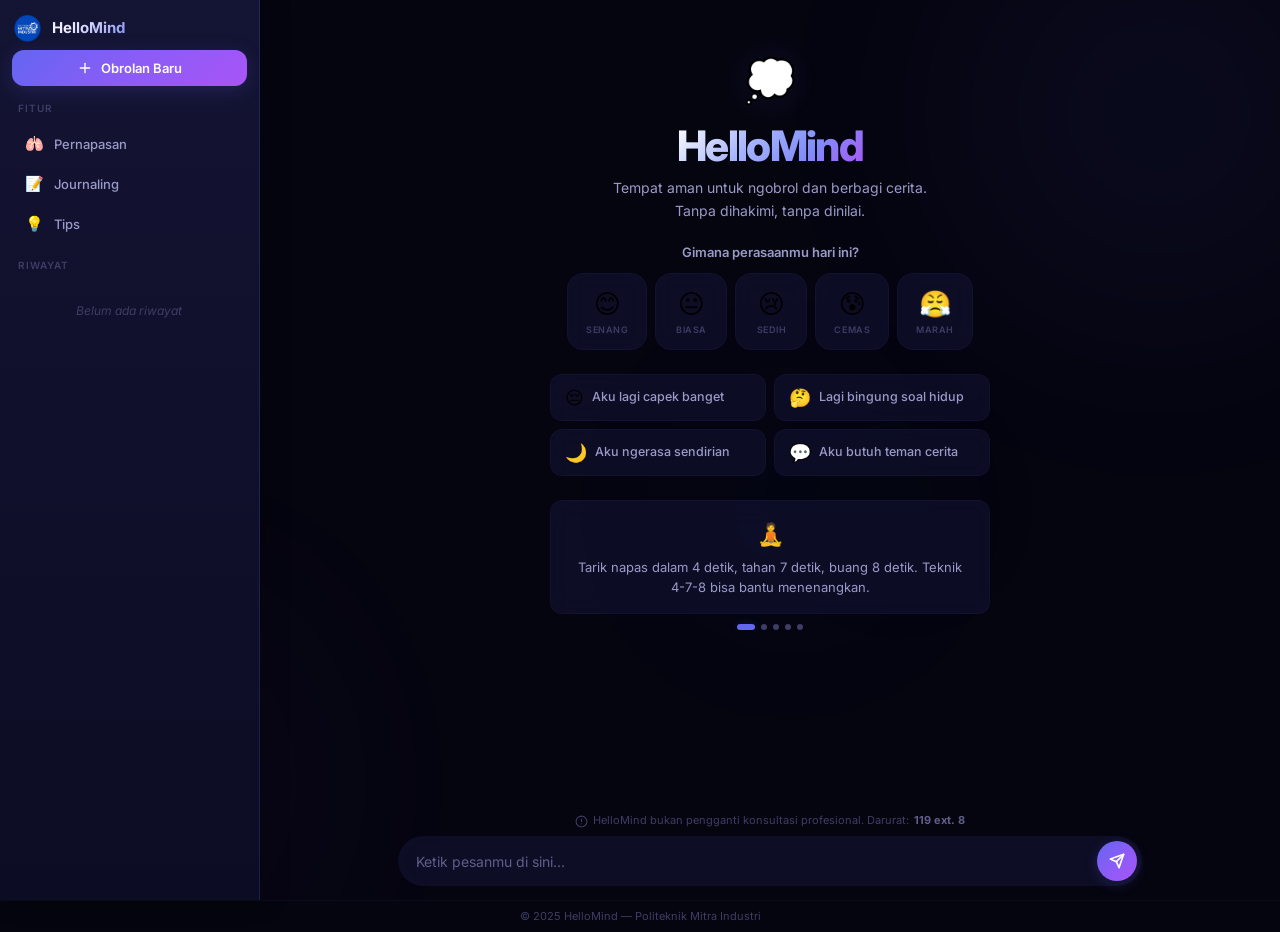
==== static/index.html @ 27e88cda "Initial commit" ====
<!DOCTYPE html>
<html lang="id">

<head>
  <meta charset="UTF-8" />
  <meta name="viewport" content="width=device-width, initial-scale=1, viewport-fit=cover" />
  <title>HelloMind — Teman Ngobrol yang Hadir</title>
  <meta name="description"
    content="HelloMind adalah ruang aman untuk berbagi cerita dan perasaan. Ngobrol santai, tanpa dihakimi." />
  <meta name="theme-color" content="#0a0a1a" />
  <meta name="apple-mobile-web-app-capable" content="yes" />
  <meta name="apple-mobile-web-app-status-bar-style" content="black-translucent" />

  <link rel="icon" href="/static/favicon.ico" />
  <link rel="preconnect" href="https://fonts.googleapis.com" />
  <link rel="preconnect" href="https://fonts.gstatic.com" crossorigin />
  <link href="https://fonts.googleapis.com/css2?family=Inter:wght@300;400;500;600;700;800&display=swap"
    rel="stylesheet" />

  <link rel="stylesheet" href="/static/main.css" />
  <style>
    /* CRITICAL LAYOUT — inline to bypass browser cache */

    /* Sidebar: positioning + visuals (width/transform controlled by JS toggle) */
    .sidebar {
      position: fixed !important;
      top: 0 !important;
      left: 0 !important;
      bottom: 0 !important;
      z-index: 200 !important;
      display: flex !important;
      flex-direction: column !important;
      background: linear-gradient(180deg, rgba(20, 20, 52, 0.99) 0%, rgba(12, 12, 36, 0.99) 100%) !important;
      border-right: 1px solid rgba(99, 102, 241, 0.2) !important;
      box-shadow: 4px 0 24px rgba(0, 0, 0, 0.3) !important;
      padding: 14px 12px !important;
      gap: 4px !important;
      overflow-x: hidden !important;
      overflow-y: auto !important;
    }

    /* Force all sidebar content visible even if collapsed class present */
    /* Nice rename/delete button styling */
    .history-action {
      background: transparent !important;
      border: none !important;
      cursor: pointer !important;
      padding: 6px 8px !important;
      border-radius: 6px !important;
      font-size: 14px !important;
      transition: all 0.2s ease !important;
      opacity: 0.6 !important;
      position: relative !important;
      z-index: 10 !important;
      pointer-events: auto !important;
      min-width: 28px !important;
      min-height: 28px !important;
    }

    .history-action:hover {
      opacity: 1 !important;
      background: rgba(99, 102, 241, 0.12) !important;
      transform: scale(1.15) !important;
    }

    .history-action.delete:hover {
      background: rgba(248, 113, 113, 0.15) !important;
    }

    /* Kill hero animations */
    #hero h1 {
      animation: none !important;
    }

    .hero-icon {
      animation: none !important;
    }

    .hero-icon-glow {
      animation: none !important;
      opacity: 0.35 !important;
    }

    /* Input: no visible box */
    .input-wrapper {
      border: none !important;
      background: rgba(18, 18, 48, 0.7) !important;
    }

    .input-wrapper:focus-within {
      box-shadow: none !important;
      border: none !important;
      outline: none !important;
    }

    input,
    input:focus {
      outline: none !important;
      box-shadow: none !important;
      border: none !important;
    }

    /* Desktop polish */
    @media (min-width: 769px) {
      .app {
        max-width: 800px;
        margin: 0 auto;
      }

      .hero-content {
        padding-top: 48px !important;
      }

      .mood-btn {
        padding: 14px 18px !important;
        min-width: 72px !important;
      }
    }

    /* Mobile: sidebar completely hidden */
    @media (max-width: 768px) {
      .sidebar {
        display: none !important;
      }

      .layout {
        margin-left: 0 !important;
      }
    }
  </style>
</head>

<body>

  <!-- Ambient background -->
  <div class="ambient-bg">
    <div class="orb orb-1"></div>
    <div class="orb orb-2"></div>
    <div class="orb orb-3"></div>
    <div class="orb orb-4"></div>
  </div>

  <!-- Mobile sidebar overlay -->
  <div class="sidebar-overlay" id="sidebarOverlay"></div>

  <!-- Sidebar (fixed, outside layout) -->
  <aside class="sidebar" id="sidebar"
    style="position:fixed;top:0;left:0;bottom:0;width:260px;z-index:200;display:flex;flex-direction:column;background:linear-gradient(180deg,rgba(20,20,52,0.99),rgba(12,12,36,0.99));border-right:1px solid rgba(99,102,241,0.2);box-shadow:4px 0 24px rgba(0,0,0,0.3);padding:14px 12px;gap:4px;overflow-x:hidden">
    <div class="sidebar-header">
      <div class="sidebar-brand">
        <img src="/static/logo1.png" alt="HelloMind" />
        <span class="brand-text">HelloMind</span>
      </div>
    </div>

    <button id="newChatBtn">
      <svg width="16" height="16" viewBox="0 0 24 24" fill="none" stroke="currentColor" stroke-width="2"
        stroke-linecap="round">
        <line x1="12" y1="5" x2="12" y2="19" />
        <line x1="5" y1="12" x2="19" y2="12" />
      </svg>
      <span>Obrolan Baru</span>
    </button>

    <div class="sidebar-section-label">Fitur</div>
    <div class="sidebar-features">
      <button class="feature-btn" id="breathingBtn"><span class="feature-icon">🫁</span><span
          class="feature-label">Pernapasan</span></button>
      <button class="feature-btn" id="journalBtn"><span class="feature-icon">📝</span><span
          class="feature-label">Journaling</span></button>
      <button class="feature-btn" id="tipsBtn"><span class="feature-icon">💡</span><span
          class="feature-label">Tips</span></button>
    </div>

    <div class="sidebar-section-label">Riwayat</div>
    <div id="history"></div>
  </aside>

  <!-- Inline sidebar controller — runs immediately, no cache dependency -->
  <script>
    (function () {
      var sb = document.getElementById('sidebar');
      function isMob() { return window.innerWidth <= 768; }

      // Elements to hide text on
      var textEls = '.brand-text, #newChatBtn span, .sidebar-section-label, .feature-label, #history, .history-item';

      function showSB() {
        sb.style.display = 'flex';
        sb.style.width = '260px';
        sb.style.overflowX = 'hidden';
        sb.style.overflowY = 'auto';
        sb.style.transform = 'none';
        sb.style.transition = 'width 0.25s ease';
        sb.style.padding = '14px 12px';
        sb.style.alignItems = '';
        var l = document.querySelector('.layout');
        if (l) { l.style.marginLeft = '260px'; l.style.transition = 'margin-left 0.25s ease'; }
        // Show all text
        var els = sb.querySelectorAll(textEls);
        for (var i = 0; i < els.length; i++) { els[i].style.display = ''; els[i].style.opacity = '1'; }
        // Show newChatBtn
        var ncb = document.getElementById('newChatBtn');
        if (ncb) { ncb.style.display = ''; }
        // Reset feature buttons
        var features = sb.querySelector('.sidebar-features');
        if (features) { features.style.flexDirection = ''; features.style.alignItems = ''; features.style.gap = ''; }
        var fbtns = sb.querySelectorAll('.feature-btn');
        for (var i = 0; i < fbtns.length; i++) { fbtns[i].style.justifyContent = ''; fbtns[i].style.padding = ''; fbtns[i].style.width = ''; }
        // Reset brand
        var brandD = sb.querySelector('.sidebar-brand');
        if (brandD) { brandD.style.justifyContent = ''; }
        var brandI = sb.querySelector('.sidebar-brand img');
        if (brandI) { brandI.style.margin = ''; }
        isOpen = true;
      }

      function hideSB() {
        sb.style.width = '56px';
        sb.style.overflowX = 'hidden';
        sb.style.overflowY = 'hidden';
        sb.style.transform = 'none';
        sb.style.transition = 'width 0.25s ease';
        sb.style.padding = '12px 0';
        sb.style.alignItems = 'center';
        var l = document.querySelector('.layout');
        if (l) { l.style.marginLeft = '56px'; l.style.transition = 'margin-left 0.25s ease'; }
        // Hide text + history
        var els = sb.querySelectorAll(textEls);
        for (var i = 0; i < els.length; i++) { els[i].style.display = 'none'; }
        // Hide newChatBtn
        var ncb = document.getElementById('newChatBtn');
        if (ncb) ncb.style.display = 'none';
        // Center feature icons vertically
        var features = sb.querySelector('.sidebar-features');
        if (features) { features.style.flexDirection = 'column'; features.style.alignItems = 'center'; features.style.gap = '8px'; }
        var fbtns = sb.querySelectorAll('.feature-btn');
        for (var i = 0; i < fbtns.length; i++) { fbtns[i].style.justifyContent = 'center'; fbtns[i].style.padding = '10px'; fbtns[i].style.width = '44px'; }
        // Center brand image
        var brandD = sb.querySelector('.sidebar-brand');
        if (brandD) { brandD.style.justifyContent = 'center'; }
        var brandI = sb.querySelector('.sidebar-brand img');
        if (brandI) { brandI.style.margin = '0 auto'; }
        isOpen = false;
      }

      var isOpen = true;

      function fixSB() {
        if (isMob()) {
          sb.style.display = 'none';
          var l = document.querySelector('.layout');
          if (l) l.style.marginLeft = '0';
        } else {
          if (isOpen) showSB(); else hideSB();
        }
      }

      // Logo click toggles sidebar
      var brand = sb.querySelector('.sidebar-brand');
      if (brand) {
        brand.style.cursor = 'pointer';
        brand.addEventListener('click', function () {
          if (!isMob()) {
            if (isOpen) hideSB(); else showSB();
          }
        });
      }

      // Feature icons click opens sidebar when collapsed
      var featureBtns = sb.querySelectorAll('.feature-btn');
      for (var i = 0; i < featureBtns.length; i++) {
        featureBtns[i].addEventListener('click', function () {
          if (!isOpen && !isMob()) showSB();
        });
      }

      sb.classList.remove('collapsed');
      document.body.classList.remove('sidebar-collapsed');
      window.addEventListener('resize', fixSB);
      fixSB();
    })();
  </script>

  <!-- Main Layout -->
  <div class="layout" style="margin-left:260px">
    <main class="app">



      <!-- Hero Section -->
      <div id="hero">
        <div class="hero-content">
          <div class="hero-icon-wrap">
            <div class="hero-icon-glow"></div>
            <div class="hero-icon">💭</div>
          </div>
          <h1>HelloMind</h1>
          <p class="hero-subtitle">Tempat aman untuk ngobrol dan berbagi cerita.<br />Tanpa dihakimi, tanpa dinilai.</p>

          <!-- Mood Check-in -->
          <div class="mood-checkin" id="moodCheckin">
            <p class="mood-label">Gimana perasaanmu hari ini?</p>
            <div class="mood-options">
              <button class="mood-btn" data-mood="senang"><span class="mood-emoji">😊</span><span
                  class="mood-name">Senang</span></button>
              <button class="mood-btn" data-mood="biasa"><span class="mood-emoji">😐</span><span
                  class="mood-name">Biasa</span></button>
              <button class="mood-btn" data-mood="sedih"><span class="mood-emoji">😢</span><span
                  class="mood-name">Sedih</span></button>
              <button class="mood-btn" data-mood="cemas"><span class="mood-emoji">😰</span><span
                  class="mood-name">Cemas</span></button>
              <button class="mood-btn" data-mood="marah"><span class="mood-emoji">😤</span><span
                  class="mood-name">Marah</span></button>
            </div>
          </div>

          <!-- Prompt Cards -->
          <div class="examples">
            <button class="prompt-card" onclick="sendQuick('aku lagi capek banget akhir-akhir ini')">
              <span class="prompt-icon">😔</span><span class="prompt-text">Aku lagi capek banget</span>
            </button>
            <button class="prompt-card" onclick="sendQuick('lagi bingung soal hidup')">
              <span class="prompt-icon">🤔</span><span class="prompt-text">Lagi bingung soal hidup</span>
            </button>
            <button class="prompt-card" onclick="sendQuick('aku ngerasa sendirian')">
              <span class="prompt-icon">🌙</span><span class="prompt-text">Aku ngerasa sendirian</span>
            </button>
            <button class="prompt-card" onclick="sendQuick('aku butuh teman cerita')">
              <span class="prompt-icon">💬</span><span class="prompt-text">Aku butuh teman cerita</span>
            </button>
          </div>

          <!-- Wellness Carousel -->
          <div class="wellness-carousel" id="wellnessCarousel">
            <div class="wellness-track" id="wellnessTrack">
              <div class="wellness-card"><span class="wellness-icon">🧘</span>
                <p>Tarik napas dalam 4 detik, tahan 7 detik, buang 8 detik. Teknik 4-7-8 bisa bantu menenangkan.</p>
              </div>
              <div class="wellness-card"><span class="wellness-icon">🌿</span>
                <p>Jalan kaki 15 menit di luar bisa ningkatin mood dan ngurangin stres secara signifikan.</p>
              </div>
              <div class="wellness-card"><span class="wellness-icon">📱</span>
                <p>Coba social media detox 1 jam sebelum tidur. Kualitas tidurmu bisa jauh lebih baik.</p>
              </div>
              <div class="wellness-card"><span class="wellness-icon">💧</span>
                <p>Minum air putih yang cukup. Dehidrasi ringan aja bisa bikin mood drop.</p>
              </div>
              <div class="wellness-card"><span class="wellness-icon">🎵</span>
                <p>Dengerin musik yang kamu suka selama 10 menit bisa nurunin level kortisol (hormon stres).</p>
              </div>
            </div>
            <div class="wellness-dots" id="wellnessDots"></div>
          </div>
        </div>
      </div>

      <!-- Chat Area -->
      <div id="chat" aria-live="polite"></div>

      <!-- Input Area -->
      <div class="input-area">
        <div class="disclaimer">
          <svg width="13" height="13" viewBox="0 0 24 24" fill="none" stroke="currentColor" stroke-width="2"
            stroke-linecap="round">
            <circle cx="12" cy="12" r="10" />
            <line x1="12" y1="8" x2="12" y2="12" />
            <line x1="12" y1="16" x2="12.01" y2="16" />
          </svg>
          HelloMind bukan pengganti konsultasi profesional. Darurat: <strong>119 ext. 8</strong>
        </div>
        <div class="input-wrapper">
          <input id="input" placeholder="Ketik pesanmu di sini..." autocomplete="off" />
          <button id="sendBtn" aria-label="Kirim pesan">
            <svg width="16" height="16" viewBox="0 0 24 24" fill="none" stroke="currentColor" stroke-width="2.5"
              stroke-linecap="round" stroke-linejoin="round">
              <line x1="22" y1="2" x2="11" y2="13"></line>
              <polygon points="22 2 15 22 11 13 2 9 22 2"></polygon>
            </svg>
          </button>
        </div>
      </div>
    </main>
  </div>

  <!-- Breathing Modal -->
  <div class="modal-overlay" id="breathingModal">
    <div class="modal-content">
      <button class="modal-close" id="closeBreathingModal">&times;</button>
      <h2>🫁 Latihan Pernapasan 4-7-8</h2>
      <p class="modal-desc">Teknik ini membantu menenangkan pikiran dan tubuh. Ikuti lingkaran di bawah.</p>
      <div class="breathing-circle-wrap">
        <div class="breathing-circle" id="breathingCircle">
          <span class="breathing-text" id="breathingText">Mulai</span>
          <span class="breathing-timer" id="breathingTimer"></span>
        </div>
      </div>
      <div class="breathing-controls">
        <button class="btn-primary" id="startBreathingBtn">Mulai Latihan</button>
        <p class="breathing-cycles" id="breathingCycles"></p>
      </div>
    </div>
  </div>

  <!-- Journal Modal -->
  <div class="modal-overlay" id="journalModal">
    <div class="modal-content">
      <button class="modal-close" id="closeJournalModal">&times;</button>
      <h2>📝 Journaling Prompt</h2>
      <p class="modal-desc">Tulis apa yang ada di pikiranmu. Tidak ada jawaban yang salah.</p>
      <div class="journal-prompt-card" id="journalPromptCard">
        <p id="journalPromptText">Loading...</p>
      </div>
      <div class="journal-actions">
        <button class="btn-outline" id="shufflePromptBtn">🔄 Prompt Lain</button>
        <button class="btn-primary" id="usePromptBtn">Gunakan di Obrolan</button>
      </div>
    </div>
  </div>

  <!-- Tips Modal -->
  <div class="modal-overlay" id="tipsModal">
    <div class="modal-content">
      <button class="modal-close" id="closeTipsModal">&times;</button>
      <h2>💡 Tips Kesehatan Mental</h2>
      <div class="tips-grid" id="tipsGrid"></div>
    </div>
  </div>

  <!-- History Modal -->
  <div class="modal-overlay" id="historyModal">
    <div class="modal-content">
      <button class="modal-close" id="closeHistoryModal">&times;</button>
      <h2>📋 Riwayat Obrolan</h2>
      <button class="btn-primary history-new-chat" id="historyNewChatBtn">+ Obrolan Baru</button>
      <div id="historyModalList"></div>
    </div>
  </div>

  <!-- Mobile Bottom Navigation -->
  <nav class="mobile-bottom-nav" id="mobileBottomNav">
    <div class="nav-items">
      <button class="nav-item" id="navHistory">
        <span class="nav-icon">📋</span><span>Riwayat</span>
      </button>
      <button class="nav-item" id="navJournal">
        <span class="nav-icon">📝</span><span>Jurnal</span>
      </button>
      <button class="nav-item" id="navFeatures">
        <span class="nav-icon">🫁</span><span>Napas</span>
      </button>
      <button class="nav-item" id="navTips">
        <span class="nav-icon">💡</span><span>Tips</span>
      </button>
    </div>
  </nav>

  <footer class="footer">
    <p>© 2025 HelloMind — Politeknik Mitra Industri</p>
  </footer>

  <script src="/static/main.js"></script>
</body>

</html>
---- static/main.css ----
/* =============================================
   HelloMind — Premium Dark UI v4.0
   ============================================= */

:root {
  --bg-deep: #050510;
  --bg-base: #0a0a1a;
  --bg-surface: #0f0f28;
  --bg-elevated: #141438;
  --bg-card: rgba(20, 20, 56, 0.55);

  --border-subtle: rgba(99, 102, 241, 0.06);
  --border-default: rgba(99, 102, 241, 0.12);
  --border-active: rgba(99, 102, 241, 0.35);

  --text-primary: #eeeeff;
  --text-secondary: #9a9ac8;
  --text-muted: #5f5f8a;
  --text-dim: #3d3d66;

  --accent: #6366f1;
  --accent-light: #818cf8;
  --accent-lighter: #a5b4fc;
  --accent-glow: rgba(99, 102, 241, 0.2);
  --accent-2: #a855f7;

  --user-gradient: linear-gradient(135deg, #6366f1 0%, #8b5cf6 50%, #a855f7 100%);
  --bot-bg: rgba(15, 15, 40, 0.85);

  --danger: #f87171;
  --success: #34d399;

  --mood-senang: #34d399;
  --mood-biasa: #60a5fa;
  --mood-sedih: #818cf8;
  --mood-cemas: #fbbf24;
  --mood-marah: #f87171;

  --radius-sm: 12px;
  --radius-md: 16px;
  --radius-lg: 22px;
  --radius-xl: 28px;
  --radius-full: 999px;

  --font: 'Inter', system-ui, -apple-system, sans-serif;
  --safe-top: env(safe-area-inset-top, 0px);
  --safe-bottom: env(safe-area-inset-bottom, 0px);
  --ease-out: cubic-bezier(.2, .8, .2, 1);
  --ease-spring: cubic-bezier(.32, .72, 0, 1);
}

/* RESET */
*,
*::before,
*::after {
  box-sizing: border-box;
  margin: 0;
  padding: 0;
}

html {
  height: 100%;
  -webkit-text-size-adjust: 100%;
}

body {
  min-height: 100vh;
  min-height: -webkit-fill-available;
  background: var(--bg-deep);
  color: var(--text-primary);
  font-family: var(--font);
  font-size: 15px;
  line-height: 1.6;
  -webkit-font-smoothing: antialiased;
  overflow: hidden;
  padding-top: var(--safe-top);
}

/* AMBIENT BG */
.ambient-bg {
  position: fixed;
  inset: 0;
  z-index: 0;
  pointer-events: none;
  overflow: hidden;
}

/* Sidebar overlay — hidden on desktop, shown on mobile */
.sidebar-overlay {
  display: none;
  pointer-events: none;
}

.orb {
  position: absolute;
  border-radius: 50%;
  filter: blur(120px);
  opacity: 0.12;
  animation: orbFloat 24s infinite ease-in-out;
  will-change: transform;
}

.orb-1 {
  width: 550px;
  height: 550px;
  background: radial-gradient(circle, var(--accent), transparent 70%);
  top: -18%;
  right: -12%;
  animation-duration: 28s;
}

.orb-2 {
  width: 450px;
  height: 450px;
  background: radial-gradient(circle, var(--accent-2), transparent 70%);
  bottom: -12%;
  left: -8%;
  animation-duration: 32s;
  animation-delay: -8s;
}

.orb-3 {
  width: 300px;
  height: 300px;
  background: radial-gradient(circle, #3b82f6, transparent 70%);
  top: 40%;
  left: 50%;
  animation-duration: 26s;
  opacity: 0.06;
}

.orb-4 {
  width: 250px;
  height: 250px;
  background: radial-gradient(circle, #10b981, transparent 70%);
  bottom: 30%;
  right: 20%;
  animation-duration: 30s;
  opacity: 0.04;
}

@keyframes orbFloat {

  0%,
  100% {
    transform: translate(0, 0) scale(1);
  }

  33% {
    transform: translate(30px, -40px) scale(1.05);
  }

  66% {
    transform: translate(-25px, 25px) scale(0.95);
  }
}

/* LAYOUT */
.layout {
  display: flex;
  height: 100vh;
  height: 100dvh;
  position: relative;
  z-index: 1;
  margin-left: 260px;
  transition: margin-left 0.35s var(--ease-out);
  overflow: hidden;
}

body.sidebar-collapsed .layout {
  margin-left: 60px;
}

/* SIDEBAR */
.sidebar {
  position: fixed;
  top: 0;
  left: 0;
  bottom: 0;
  width: 260px;
  z-index: 200;
  background: rgba(14, 14, 38, 0.98);
  border-right: 1px solid rgba(99, 102, 241, 0.18);
  padding: 14px 12px;
  display: flex;
  flex-direction: column;
  gap: 4px;
  backdrop-filter: blur(32px);
  -webkit-backdrop-filter: blur(32px);
  transition: width 0.35s var(--ease-out);
  overflow-x: hidden;
}

.sidebar-header {
  display: flex;
  align-items: center;
  justify-content: space-between;
  margin-bottom: 4px;
  padding: 0 2px;
}

.sidebar-brand {
  display: flex;
  align-items: center;
  gap: 10px;
}

.sidebar-brand img {
  width: 28px;
  height: 28px;
  border-radius: 8px;
}

.brand-text {
  font-weight: 700;
  font-size: 15px;
  background: linear-gradient(135deg, var(--text-primary) 30%, var(--accent-light));
  -webkit-background-clip: text;
  -webkit-text-fill-color: transparent;
  background-clip: text;
}

#sidebarToggle {
  background: transparent;
  border: none;
  color: var(--text-muted);
  cursor: pointer;
  padding: 6px;
  border-radius: 8px;
  display: flex;
  align-items: center;
  justify-content: center;
  transition: all 0.2s;
}

#sidebarToggle:hover {
  background: rgba(99, 102, 241, 0.06);
  color: var(--text-secondary);
}

#newChatBtn {
  background: var(--user-gradient);
  border: none;
  border-radius: var(--radius-sm);
  padding: 10px 14px;
  color: white;
  font-weight: 600;
  font-size: 13px;
  font-family: var(--font);
  cursor: pointer;
  display: flex;
  align-items: center;
  justify-content: center;
  gap: 8px;
  box-shadow: 0 4px 20px var(--accent-glow);
  transition: all 0.3s var(--ease-out);
}

#newChatBtn:hover {
  transform: translateY(-1px);
  box-shadow: 0 6px 28px var(--accent-glow);
}

#newChatBtn:active {
  transform: scale(0.97);
}

.sidebar-section-label {
  font-size: 10px;
  font-weight: 600;
  text-transform: uppercase;
  letter-spacing: 0.1em;
  color: var(--text-dim);
  padding: 10px 6px 4px;
}

.sidebar-features {
  display: flex;
  flex-direction: column;
  gap: 1px;
}

.feature-btn {
  display: flex;
  align-items: center;
  gap: 10px;
  padding: 9px 12px;
  background: transparent;
  border: 1px solid transparent;
  border-radius: 10px;
  color: var(--text-secondary);
  font-family: var(--font);
  font-size: 13px;
  cursor: pointer;
  transition: all 0.2s;
  -webkit-tap-highlight-color: transparent;
}

.feature-btn:hover {
  background: rgba(99, 102, 241, 0.06);
  color: var(--text-primary);
}

.feature-icon {
  font-size: 15px;
  flex-shrink: 0;
}

.feature-label {
  font-weight: 500;
}

#history {
  display: flex;
  flex-direction: column;
  gap: 2px;
  overflow-y: auto;
  flex: 1 1 0;
  min-height: 0;
  padding-right: 2px;
}

#history:empty::after {
  content: 'Belum ada riwayat';
  display: block;
  text-align: center;
  color: var(--text-dim);
  font-size: 12px;
  padding: 20px 10px;
  font-style: italic;
}

.history-item {
  display: flex;
  align-items: center;
  gap: 2px;
  border-radius: 10px;
  padding: 2px;
  transition: all 0.2s;
  border: 1px solid transparent;
}

.history-item:hover {
  background: rgba(99, 102, 241, 0.05);
  border-color: var(--border-subtle);
}

.history-item.active {
  background: rgba(99, 102, 241, 0.08);
  border-color: var(--border-default);
}

.history-btn {
  flex: 1;
  background: transparent;
  border: none;
  color: var(--text-secondary);
  text-align: left;
  padding: 8px 10px;
  border-radius: 8px;
  cursor: pointer;
  font-size: 13px;
  font-family: var(--font);
  white-space: nowrap;
  overflow: hidden;
  text-overflow: ellipsis;
  transition: color 0.2s;
  -webkit-tap-highlight-color: transparent;
}

.history-item:hover .history-btn,
.history-item.active .history-btn {
  color: var(--text-primary);
}

.history-action {
  width: 28px;
  height: 28px;
  border-radius: 8px;
  background: transparent;
  border: none;
  color: var(--text-dim);
  cursor: pointer;
  display: flex;
  align-items: center;
  justify-content: center;
  font-size: 12px;
  transition: all 0.2s;
  flex-shrink: 0;
  opacity: 0;
  pointer-events: none;
}

.history-item:hover .history-action {
  opacity: 1;
  pointer-events: all;
}

.history-action:hover {
  background: rgba(255, 255, 255, 0.05);
  color: var(--text-secondary);
}

.history-action.delete:hover {
  color: var(--danger);
  background: rgba(248, 113, 113, 0.08);
}

/* Collapsed */
.sidebar.collapsed {
  width: 60px;
}

.sidebar.collapsed .brand-text,
.sidebar.collapsed #newChatBtn span,
.sidebar.collapsed .sidebar-section-label,
.sidebar.collapsed #history,
.sidebar.collapsed #newChatBtn,
.sidebar.collapsed .sidebar-features,
.sidebar.collapsed .feature-label {
  opacity: 0;
  pointer-events: none;
}

/* APP */
.app {
  flex: 1;
  display: flex;
  flex-direction: column;
  min-width: 0;
  position: relative;
  overflow: hidden;
}

/* HERO */
#hero {
  display: flex;
  flex-direction: column;
  align-items: center;
  text-align: center;
  flex: 1;
  overflow-y: auto;
  overflow-x: hidden;
  -webkit-overflow-scrolling: touch;
  animation: fadeUp 0.5s var(--ease-out);
}

.hero-content {
  display: flex;
  flex-direction: column;
  align-items: center;
  gap: 8px;
  max-width: 520px;
  width: 100%;
  padding: 40px 24px 32px;
}

.hero-icon-wrap {
  position: relative;
  width: 64px;
  height: 64px;
  display: flex;
  align-items: center;
  justify-content: center;
  margin-bottom: 4px;
}

.hero-icon-glow {
  position: absolute;
  inset: -16px;
  background: radial-gradient(circle, var(--accent-glow), transparent 70%);
  border-radius: 50%;
  animation: glowPulse 4s ease-in-out infinite;
}

@keyframes glowPulse {

  0%,
  100% {
    opacity: 0.3;
    transform: scale(1);
  }

  50% {
    opacity: 0.7;
    transform: scale(1.15);
  }
}

.hero-icon {
  font-size: 42px;
  position: relative;
  z-index: 1;
  animation: float 4s ease-in-out infinite;
}

@keyframes float {

  0%,
  100% {
    transform: translateY(0);
  }

  50% {
    transform: translateY(-6px);
  }
}

#hero h1 {
  font-size: 42px;
  font-weight: 800;
  letter-spacing: -0.04em;
  line-height: 1.05;
  background: linear-gradient(135deg, #fff 0%, var(--accent-lighter) 40%, var(--accent-light) 70%, var(--accent-2) 100%);
  -webkit-background-clip: text;
  -webkit-text-fill-color: transparent;
  background-clip: text;
  /* no shimmer animation */
}

@keyframes shimmer {

  0%,
  100% {
    background-position: 0% center;
  }

  50% {
    background-position: 100% center;
  }
}

.hero-subtitle {
  color: var(--text-secondary);
  max-width: 350px;
  font-size: 14px;
  line-height: 1.65;
  margin-bottom: 12px;
}

/* MOOD */
.mood-checkin {
  width: 100%;
  max-width: 440px;
  margin-bottom: 16px;
}

.mood-label {
  font-size: 13px;
  font-weight: 600;
  color: var(--text-secondary);
  margin-bottom: 10px;
}

.mood-options {
  display: flex;
  justify-content: center;
  gap: 8px;
  flex-wrap: wrap;
}

.mood-btn {
  display: flex;
  flex-direction: column;
  align-items: center;
  gap: 5px;
  padding: 12px 14px;
  background: var(--bg-card);
  border: 1px solid var(--border-subtle);
  border-radius: var(--radius-md);
  cursor: pointer;
  transition: all 0.3s var(--ease-out);
  backdrop-filter: blur(12px);
  min-width: 64px;
  font-family: var(--font);
  -webkit-tap-highlight-color: transparent;
}

.mood-btn:hover {
  transform: translateY(-2px) scale(1.03);
  border-color: var(--border-active);
}

.mood-btn:active {
  transform: scale(0.95);
}

.mood-btn.selected {
  border-color: var(--accent);
  box-shadow: 0 0 18px var(--accent-glow);
  transform: scale(1.05);
}

.mood-btn[data-mood="senang"].selected {
  border-color: var(--mood-senang);
  box-shadow: 0 0 16px rgba(52, 211, 153, 0.2);
}

.mood-btn[data-mood="biasa"].selected {
  border-color: var(--mood-biasa);
  box-shadow: 0 0 16px rgba(96, 165, 250, 0.2);
}

.mood-btn[data-mood="sedih"].selected {
  border-color: var(--mood-sedih);
  box-shadow: 0 0 16px rgba(129, 140, 248, 0.2);
}

.mood-btn[data-mood="cemas"].selected {
  border-color: var(--mood-cemas);
  box-shadow: 0 0 16px rgba(251, 191, 36, 0.2);
}

.mood-btn[data-mood="marah"].selected {
  border-color: var(--mood-marah);
  box-shadow: 0 0 16px rgba(248, 113, 113, 0.2);
}

.mood-emoji {
  font-size: 26px;
  transition: transform 0.3s var(--ease-out);
}

.mood-btn:hover .mood-emoji {
  transform: scale(1.1);
}

.mood-name {
  font-size: 9px;
  font-weight: 600;
  color: var(--text-dim);
  text-transform: uppercase;
  letter-spacing: 0.06em;
}

/* PROMPT CARDS */
.examples {
  display: grid;
  grid-template-columns: 1fr 1fr;
  gap: 8px;
  max-width: 440px;
  width: 100%;
  margin-bottom: 16px;
}

.prompt-card {
  background: var(--bg-card);
  border: 1px solid var(--border-subtle);
  border-radius: var(--radius-sm);
  padding: 12px 14px;
  cursor: pointer;
  transition: all 0.25s var(--ease-out);
  display: flex;
  align-items: center;
  gap: 8px;
  text-align: left;
  font-family: var(--font);
  backdrop-filter: blur(12px);
  -webkit-tap-highlight-color: transparent;
}

.prompt-card:hover {
  border-color: var(--border-active);
  transform: translateY(-2px);
}

.prompt-card:active {
  transform: scale(0.97);
}

.prompt-icon {
  font-size: 18px;
  flex-shrink: 0;
}

.prompt-text {
  font-size: 12.5px;
  color: var(--text-secondary);
  font-weight: 500;
  line-height: 1.35;
}

.prompt-card:hover .prompt-text {
  color: var(--text-primary);
}

/* WELLNESS CAROUSEL */
.wellness-carousel {
  width: 100%;
  max-width: 440px;
  overflow: hidden;
  margin-bottom: 8px;
}

.wellness-track {
  display: flex;
  transition: transform 0.5s var(--ease-out);
}

.wellness-card {
  min-width: 100%;
  padding: 16px 20px;
  background: var(--bg-card);
  border: 1px solid var(--border-subtle);
  border-radius: var(--radius-sm);
  backdrop-filter: blur(12px);
  text-align: center;
}

.wellness-card .wellness-icon {
  font-size: 22px;
  display: block;
  margin-bottom: 6px;
}

.wellness-card p {
  font-size: 13px;
  color: var(--text-secondary);
  line-height: 1.5;
}

.wellness-dots {
  display: flex;
  justify-content: center;
  gap: 6px;
  margin-top: 10px;
}

.wellness-dot {
  width: 6px;
  height: 6px;
  border-radius: 50%;
  background: var(--text-dim);
  cursor: pointer;
  transition: all 0.3s;
  border: none;
  padding: 0;
}

.wellness-dot.active {
  background: var(--accent);
  width: 18px;
  border-radius: 4px;
  box-shadow: 0 0 8px var(--accent-glow);
}

/* CHAT */
#chat {
  flex: 1;
  display: flex;
  flex-direction: column;
  gap: 12px;
  overflow-y: auto;
  -webkit-overflow-scrolling: touch;
  padding: 20px 28px 10px;
  scroll-behavior: smooth;
  width: 100%;
}

.message-wrap {
  display: flex;
  gap: 10px;
  animation: fadeUp 0.3s var(--ease-out);
}

.message-wrap.user-wrap {
  flex-direction: row-reverse;
}

.msg-avatar {
  width: 30px;
  height: 30px;
  border-radius: 50%;
  flex-shrink: 0;
  display: flex;
  align-items: center;
  justify-content: center;
  font-size: 13px;
  margin-top: 2px;
}

.msg-avatar.bot-avatar {
  background: var(--bot-bg);
  border: 1px solid var(--border-default);
}

.msg-avatar.user-avatar {
  background: var(--user-gradient);
}

.msg-body {
  display: flex;
  flex-direction: column;
  gap: 3px;
  max-width: 72%;
  min-width: 0;
}

.message-wrap.user-wrap .msg-body {
  align-items: flex-end;
}

.message {
  padding: 11px 16px;
  border-radius: var(--radius-lg);
  line-height: 1.6;
  font-size: 14px;
  word-wrap: break-word;
  overflow-wrap: break-word;
}

.bot {
  background: var(--bot-bg);
  border-bottom-left-radius: 6px;
  border: 1px solid var(--border-default);
  backdrop-filter: blur(16px);
  color: var(--text-primary);
  box-shadow: 0 2px 12px rgba(0, 0, 0, 0.1);
}

.user {
  background: var(--user-gradient);
  color: white;
  border-bottom-right-radius: 6px;
  box-shadow: 0 4px 20px var(--accent-glow);
  border: 1px solid rgba(255, 255, 255, 0.06);
}

.msg-time {
  font-size: 10px;
  color: var(--text-dim);
  padding: 0 4px;
}

.message.error-msg {
  background: rgba(248, 113, 113, 0.08);
  border: 1px solid rgba(248, 113, 113, 0.15);
  color: var(--text-secondary);
  font-style: italic;
}

/* TYPING */
.typing-wrap {
  display: flex;
  gap: 10px;
  animation: fadeUp 0.3s ease;
}

.typing {
  display: inline-flex;
  align-items: center;
  gap: 5px;
  padding: 11px 16px;
  border-radius: var(--radius-lg);
  border-bottom-left-radius: 6px;
  background: var(--bot-bg);
  border: 1px solid var(--border-default);
  backdrop-filter: blur(16px);
}

.typing .dot {
  width: 6px;
  height: 6px;
  border-radius: 50%;
  display: inline-block;
  animation: typingPulse 1.4s infinite;
}

.typing .dot:nth-child(1) {
  background: var(--accent);
}

.typing .dot:nth-child(2) {
  background: var(--accent-light);
  animation-delay: 0.2s;
}

.typing .dot:nth-child(3) {
  background: var(--accent-2);
  animation-delay: 0.4s;
}

@keyframes typingPulse {

  0%,
  80%,
  100% {
    transform: scale(0.6);
    opacity: 0.3;
  }

  40% {
    transform: scale(1.2);
    opacity: 1;
  }
}

/* INPUT */
.input-area {
  padding: 8px 28px 14px;
  width: 100%;
  display: flex;
  flex-direction: column;
  gap: 6px;
  flex-shrink: 0;
}

.disclaimer {
  display: flex;
  align-items: center;
  justify-content: center;
  gap: 5px;
  font-size: 11px;
  color: var(--text-dim);
  text-align: center;
}

.disclaimer strong {
  color: var(--text-muted);
}

.input-wrapper {
  display: flex;
  align-items: center;
  gap: 8px;
  background: rgba(12, 12, 32, 0.85);
  border-radius: var(--radius-full);
  padding: 5px 5px 5px 18px;
  border: none;
  backdrop-filter: blur(20px);
  transition: all 0.3s var(--ease-out);
  box-shadow: 0 4px 20px rgba(0, 0, 0, 0.12);
}

.input-wrapper:focus-within {
  box-shadow: 0 0 0 2px rgba(99, 102, 241, 0.12), 0 4px 20px rgba(0, 0, 0, 0.18);
}

input {
  flex: 1;
  background: transparent;
  border: none;
  outline: none;
  color: var(--text-primary);
  font-size: 14px;
  font-family: var(--font);
  padding: 9px 0;
  min-width: 0;
}

input::placeholder {
  color: var(--text-muted);
}

#sendBtn {
  width: 40px;
  height: 40px;
  border-radius: 50%;
  border: none;
  background: var(--user-gradient);
  color: white;
  cursor: pointer;
  display: flex;
  align-items: center;
  justify-content: center;
  flex-shrink: 0;
  transition: all 0.25s var(--ease-out);
  box-shadow: 0 3px 14px var(--accent-glow);
}

#sendBtn:hover {
  transform: scale(1.08);
}

#sendBtn:active {
  transform: scale(0.92);
}

#sendBtn:disabled {
  opacity: 0.3;
  cursor: not-allowed;
  transform: none;
  box-shadow: none;
}

/* MODALS */
.modal-overlay {
  position: fixed;
  inset: 0;
  background: rgba(5, 5, 16, 0.88);
  backdrop-filter: blur(10px);
  z-index: 1000;
  display: flex;
  align-items: center;
  justify-content: center;
  opacity: 0;
  pointer-events: none;
  transition: opacity 0.3s var(--ease-out);
  padding: 20px;
  padding-top: calc(20px + var(--safe-top));
  padding-bottom: calc(20px + var(--safe-bottom));
}

.modal-overlay.active {
  opacity: 1;
  pointer-events: all;
}

.modal-content {
  background: var(--bg-surface);
  border: 1px solid var(--border-default);
  border-radius: var(--radius-xl);
  padding: 28px 24px;
  max-width: 420px;
  width: 100%;
  max-height: 85vh;
  overflow-y: auto;
  position: relative;
  box-shadow: 0 32px 80px rgba(0, 0, 0, 0.5);
  transform: translateY(16px) scale(0.97);
  transition: transform 0.3s var(--ease-out);
}

.modal-overlay.active .modal-content {
  transform: translateY(0) scale(1);
}

.modal-close {
  position: absolute;
  top: 14px;
  right: 14px;
  background: rgba(255, 255, 255, 0.04);
  border: 1px solid var(--border-subtle);
  color: var(--text-muted);
  font-size: 18px;
  cursor: pointer;
  width: 32px;
  height: 32px;
  border-radius: 50%;
  display: flex;
  align-items: center;
  justify-content: center;
  transition: all 0.2s;
  z-index: 2;
}

.modal-close:hover {
  background: rgba(255, 255, 255, 0.08);
  color: var(--text-primary);
}

.modal-content h2 {
  font-size: 18px;
  font-weight: 700;
  margin-bottom: 8px;
  padding-right: 36px;
  background: linear-gradient(135deg, var(--text-primary), var(--accent-light));
  -webkit-background-clip: text;
  -webkit-text-fill-color: transparent;
  background-clip: text;
}

.modal-desc {
  color: var(--text-secondary);
  font-size: 13px;
  margin-bottom: 20px;
  line-height: 1.6;
}

/* Shared buttons */
.btn-primary {
  background: var(--user-gradient);
  border: none;
  border-radius: var(--radius-full);
  padding: 11px 24px;
  color: white;
  font-weight: 600;
  font-size: 13px;
  font-family: var(--font);
  cursor: pointer;
  transition: all 0.3s var(--ease-out);
  box-shadow: 0 3px 16px var(--accent-glow);
  -webkit-tap-highlight-color: transparent;
}

.btn-primary:hover {
  transform: translateY(-1px);
}

.btn-primary:active {
  transform: scale(0.96);
}

.btn-primary:disabled {
  opacity: 0.4;
  cursor: not-allowed;
  transform: none;
}

.btn-outline {
  background: transparent;
  border: 1px solid var(--border-default);
  border-radius: var(--radius-full);
  padding: 10px 20px;
  color: var(--text-secondary);
  font-family: var(--font);
  font-size: 13px;
  cursor: pointer;
  transition: all 0.25s;
  -webkit-tap-highlight-color: transparent;
}

.btn-outline:hover {
  border-color: var(--accent);
  color: var(--text-primary);
}

/* Breathing */
.breathing-circle-wrap {
  display: flex;
  justify-content: center;
  margin-bottom: 20px;
}

.breathing-circle {
  width: 150px;
  height: 150px;
  border-radius: 50%;
  background: radial-gradient(circle, rgba(99, 102, 241, 0.12), rgba(168, 85, 247, 0.05));
  border: 2px solid var(--accent);
  display: flex;
  flex-direction: column;
  align-items: center;
  justify-content: center;
  gap: 4px;
  transition: all 0.6s var(--ease-out);
  box-shadow: 0 0 35px var(--accent-glow);
}

.breathing-circle.inhale {
  transform: scale(1.25);
  box-shadow: 0 0 55px var(--accent-glow);
}

.breathing-circle.hold {
  transform: scale(1.25);
  border-color: var(--accent-2);
}

.breathing-circle.exhale {
  transform: scale(1);
}

.breathing-text {
  font-size: 15px;
  font-weight: 600;
  color: var(--text-primary);
}

.breathing-timer {
  font-size: 28px;
  font-weight: 700;
  color: var(--accent-light);
}

.breathing-controls {
  text-align: center;
}

.breathing-cycles {
  margin-top: 10px;
  font-size: 12px;
  color: var(--text-muted);
}

/* Journal */
.journal-prompt-card {
  background: var(--bg-card);
  border: 1px solid var(--border-default);
  border-radius: var(--radius-md);
  padding: 22px 18px;
  margin-bottom: 14px;
  text-align: center;
  min-height: 70px;
  display: flex;
  align-items: center;
  justify-content: center;
}

.journal-prompt-card p {
  font-size: 14px;
  font-weight: 500;
  color: var(--text-primary);
  line-height: 1.6;
  font-style: italic;
}

.journal-actions {
  display: flex;
  gap: 8px;
  flex-wrap: wrap;
}

.journal-actions .btn-outline,
.journal-actions .btn-primary {
  flex: 1;
  min-width: 120px;
  text-align: center;
}

/* Tips */
.tips-grid {
  display: grid;
  grid-template-columns: 1fr 1fr;
  gap: 10px;
  margin-top: 12px;
}

.tip-card {
  background: var(--bg-card);
  border: 1px solid var(--border-subtle);
  border-radius: var(--radius-sm);
  padding: 14px;
  text-align: center;
  transition: all 0.25s var(--ease-out);
}

.tip-card:hover {
  border-color: var(--border-active);
  transform: translateY(-2px);
}

.tip-card .tip-icon {
  font-size: 22px;
  display: block;
  margin-bottom: 6px;
}

.tip-card .tip-title {
  font-size: 12px;
  font-weight: 600;
  color: var(--text-primary);
  margin-bottom: 3px;
}

.tip-card .tip-desc {
  font-size: 11px;
  color: var(--text-muted);
  line-height: 1.4;
}

/* History Modal */
.history-new-chat {
  width: 100%;
  margin-bottom: 12px;
}

#historyModalList {
  display: flex;
  flex-direction: column;
  gap: 2px;
}

#historyModalList:empty::after {
  content: 'Belum ada riwayat obrolan';
  display: block;
  text-align: center;
  color: var(--text-dim);
  font-size: 13px;
  padding: 28px 16px;
  font-style: italic;
}

#historyModalList .history-item {
  border-radius: var(--radius-sm);
  padding: 4px 6px;
  min-height: 46px;
}

#historyModalList .history-btn {
  padding: 12px 10px;
  font-size: 14px;
  min-height: 46px;
  display: flex;
  align-items: center;
}

#historyModalList .history-action {
  opacity: 1;
  pointer-events: all;
  width: 30px;
  height: 30px;
  background: rgba(99, 102, 241, 0.06);
  border: 1px solid var(--border-subtle);
  border-radius: 8px;
}

#historyModalList .history-action:active {
  transform: scale(0.88);
}

#historyModalList .history-action.delete {
  background: rgba(248, 113, 113, 0.06);
  border-color: rgba(248, 113, 113, 0.12);
}

#historyModalList .history-item:active {
  background: rgba(99, 102, 241, 0.08);
}

/* FOOTER */
.footer {
  height: 32px;
  display: flex;
  align-items: center;
  justify-content: center;
  font-size: 11px;
  color: var(--text-dim);
  background: rgba(5, 5, 16, 0.85);
  border-top: 1px solid var(--border-subtle);
  flex-shrink: 0;
  padding-bottom: var(--safe-bottom);
}

/* SCROLLBAR */
::-webkit-scrollbar {
  width: 4px;
}

::-webkit-scrollbar-track {
  background: transparent;
}

::-webkit-scrollbar-thumb {
  background: rgba(99, 102, 241, 0.15);
  border-radius: 10px;
}

::-webkit-scrollbar-thumb:hover {
  background: rgba(99, 102, 241, 0.3);
}

/* BOTTOM NAV */
.mobile-bottom-nav {
  display: none;
  position: fixed;
  bottom: 0;
  left: 0;
  right: 0;
  z-index: 100;
  background: rgba(8, 8, 22, 0.97);
  backdrop-filter: blur(24px);
  -webkit-backdrop-filter: blur(24px);
  border-top: 1px solid var(--border-subtle);
  padding: 2px 0;
  padding-bottom: calc(2px + var(--safe-bottom));
}

.mobile-bottom-nav .nav-items {
  display: flex;
  justify-content: space-around;
  align-items: center;
}

.mobile-bottom-nav .nav-item {
  display: flex;
  flex-direction: column;
  align-items: center;
  gap: 1px;
  padding: 6px 8px;
  background: transparent;
  border: none;
  color: var(--text-dim);
  font-family: var(--font);
  font-size: 9px;
  font-weight: 500;
  cursor: pointer;
  transition: all 0.2s;
  border-radius: 10px;
  -webkit-tap-highlight-color: transparent;
  position: relative;
}

.mobile-bottom-nav .nav-item .nav-icon {
  font-size: 18px;
  transition: transform 0.2s var(--ease-out);
}

.mobile-bottom-nav .nav-item:active {
  transform: scale(0.88);
}

.mobile-bottom-nav .nav-item.active {
  color: var(--accent-light);
}

.mobile-bottom-nav .nav-item.active .nav-icon {
  transform: scale(1.08);
}

.mobile-bottom-nav .nav-item.active::after {
  content: '';
  position: absolute;
  bottom: 1px;
  width: 4px;
  height: 4px;
  border-radius: 50%;
  background: var(--accent);
  box-shadow: 0 0 8px var(--accent-glow);
}

/* ============ TABLET ============ */
@media (max-width: 1024px) {
  .sidebar {
    width: 220px;
  }

  .layout {
    margin-left: 220px;
  }

  body.sidebar-collapsed .layout {
    margin-left: 60px;
  }
}

/* ============ MOBILE ============ */
@media (max-width: 768px) {
  .layout {
    margin-left: 0;
  }

  body.sidebar-collapsed .layout {
    margin-left: 0;
  }

  .sidebar {
    width: 280px;
    transform: translateX(-100%);
    transition: transform 0.4s var(--ease-spring);
    box-shadow: none;
  }

  .sidebar.mobile-open {
    transform: translateX(0);
    box-shadow: 12px 0 48px rgba(0, 0, 0, 0.5);
  }

  .sidebar-overlay {
    display: block;
    position: fixed;
    inset: 0;
    background: rgba(0, 0, 0, 0.6);
    z-index: 199;
    opacity: 0;
    pointer-events: none;
    transition: opacity 0.4s var(--ease-spring);
    -webkit-tap-highlight-color: transparent;
  }

  .sidebar-overlay.active {
    opacity: 1;
    pointer-events: all;
  }

  .mobile-bottom-nav {
    display: block;
  }

  .layout {
    height: 100vh;
    height: 100dvh;
  }

  /* Mobile header */
  .mobile-header {
    display: flex;
    align-items: center;
    gap: 10px;
    padding: 10px 14px;
    background: rgba(8, 8, 22, 0.95);
    border-bottom: 1px solid var(--border-subtle);
    backdrop-filter: blur(20px);
    flex-shrink: 0;
    z-index: 10;
    padding-top: calc(10px + var(--safe-top));
  }

  .mobile-header .mobile-menu-btn {
    background: transparent;
    border: none;
    color: var(--text-secondary);
    padding: 8px;
    cursor: pointer;
    border-radius: 8px;
    display: flex;
    align-items: center;
    -webkit-tap-highlight-color: transparent;
  }

  .mobile-header .mobile-title {
    font-size: 16px;
    font-weight: 700;
    background: linear-gradient(135deg, var(--text-primary), var(--accent-light));
    -webkit-background-clip: text;
    -webkit-text-fill-color: transparent;
    background-clip: text;
  }

  .mobile-header .mobile-new-chat {
    margin-left: auto;
    background: var(--user-gradient);
    border: none;
    color: white;
    width: 32px;
    height: 32px;
    border-radius: 50%;
    display: flex;
    align-items: center;
    justify-content: center;
    cursor: pointer;
    font-size: 18px;
    font-weight: 300;
    box-shadow: 0 2px 10px var(--accent-glow);
    -webkit-tap-highlight-color: transparent;
  }

  /* Hero */
  .hero-content {
    padding: 16px 14px 20px;
    gap: 6px;
  }

  .hero-icon-wrap {
    width: 48px;
    height: 48px;
    margin-bottom: 0;
  }

  .hero-icon {
    font-size: 32px;
  }

  #hero h1 {
    font-size: 32px;
  }

  .hero-subtitle {
    font-size: 13px;
    margin-bottom: 10px;
  }

  .mood-options {
    gap: 6px;
  }

  .mood-btn {
    padding: 10px 12px;
    min-width: 56px;
  }

  .mood-emoji {
    font-size: 22px;
  }

  .examples {
    gap: 6px;
    margin-bottom: 12px;
  }

  .prompt-card {
    padding: 10px 12px;
  }

  .prompt-text {
    font-size: 12px;
  }

  .wellness-card {
    padding: 12px 14px;
  }

  /* Chat */
  #chat {
    padding: 12px 12px 6px;
    gap: 10px;
  }

  .message {
    padding: 10px 14px;
    font-size: 13.5px;
    border-radius: 18px;
  }

  .msg-avatar {
    width: 26px;
    height: 26px;
    font-size: 12px;
  }

  .msg-body {
    max-width: 80%;
  }

  /* Input */
  .input-area {
    padding: 6px 12px 8px;
    padding-bottom: calc(56px + var(--safe-bottom));
    background: rgba(5, 5, 16, 0.96);
    border-top: 1px solid var(--border-subtle);
  }

  .input-wrapper {
    padding: 3px 3px 3px 14px;
  }

  input {
    font-size: 15px;
    padding: 8px 0;
  }

  #sendBtn {
    width: 36px;
    height: 36px;
  }

  .disclaimer {
    font-size: 10px;
  }

  .footer {
    display: none;
  }

  /* Modal mobile */
  .modal-overlay {
    padding: 12px;
    align-items: flex-end;
  }

  .modal-content {
    padding: 22px 16px;
    max-height: 80vh;
    border-radius: var(--radius-xl) var(--radius-xl) var(--radius-sm) var(--radius-sm);
    margin-bottom: var(--safe-bottom);
  }

  .tips-grid {
    gap: 8px;
  }

  .breathing-circle {
    width: 130px;
    height: 130px;
  }
}

/* ============ SMALL PHONE ============ */
@media (max-width: 390px) {
  .hero-content {
    padding: 12px 10px 16px;
  }

  #hero h1 {
    font-size: 26px;
  }

  .hero-subtitle {
    font-size: 12px;
  }

  .mood-btn {
    padding: 8px 10px;
    min-width: 50px;
  }

  .mood-emoji {
    font-size: 20px;
  }

  .examples {
    grid-template-columns: 1fr;
    gap: 6px;
  }

  .tips-grid {
    grid-template-columns: 1fr;
  }

  .modal-content {
    padding: 18px 14px;
  }
}

/* ANIMATIONS */
@keyframes fadeUp {
  from {
    opacity: 0;
    transform: translateY(8px);
  }

  to {
    opacity: 1;
    transform: translateY(0);
  }
}

/* ACCESSIBILITY */
@media (prefers-reduced-motion: reduce) {

  *,
  *::before,
  *::after {
    animation-duration: 0.01ms !important;
    transition-duration: 0.01ms !important;
  }

  .orb {
    animation: none;
  }
}

:focus-visible {
  outline: 2px solid var(--accent);
  outline-offset: 2px;
}
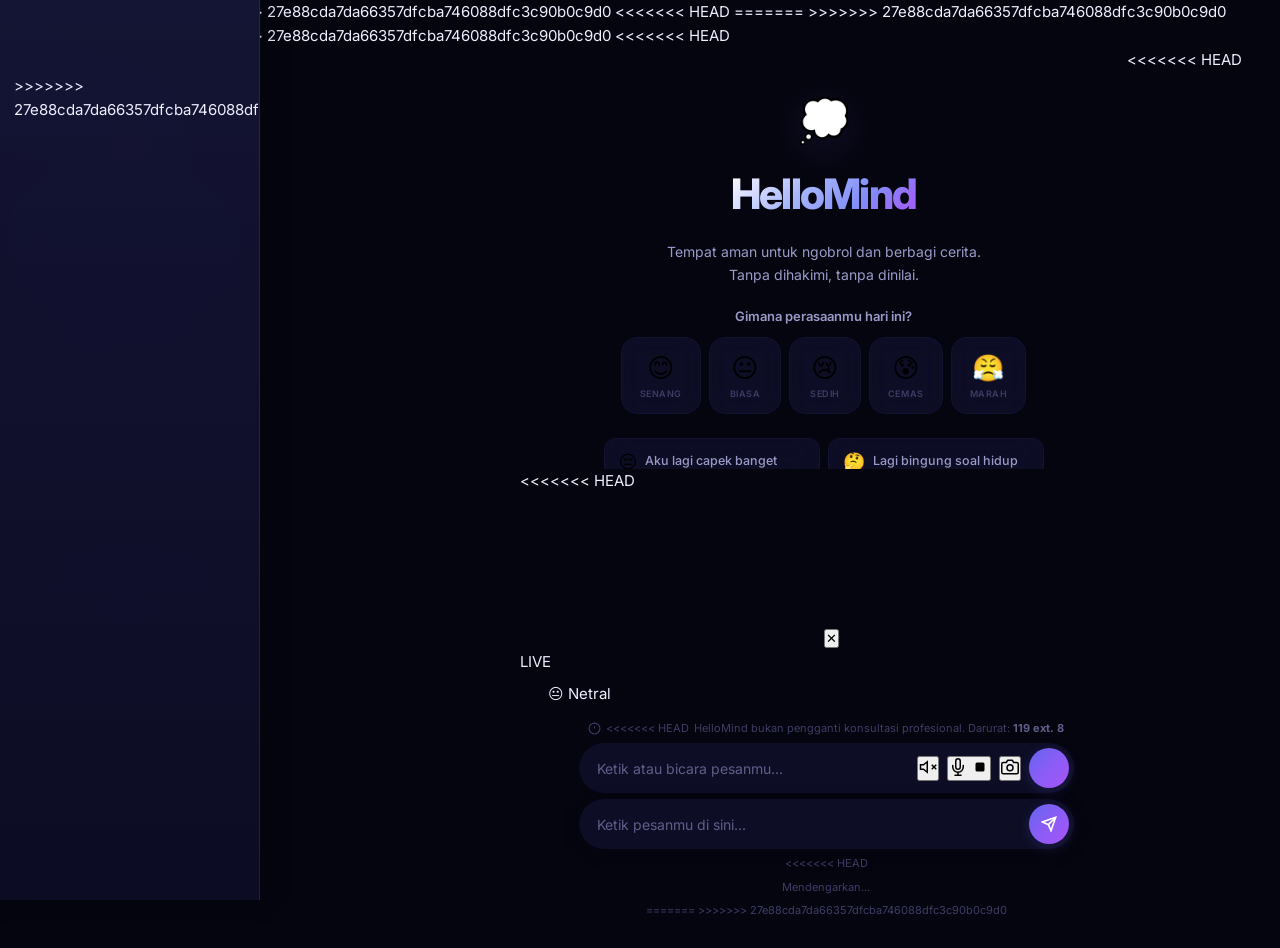
==== commit a0d157d4: "clean initial commit" ====
--- a/static/index.html
+++ b/static/index.html
@@ -3,17 +3,29 @@
 
 <head>
   <meta charset="UTF-8" />
+<<<<<<< HEAD
+  <meta name="viewport" content="width=device-width, initial-scale=1" />
+=======
   <meta name="viewport" content="width=device-width, initial-scale=1, viewport-fit=cover" />
+>>>>>>> 27e88cda7da66357dfcba746088dfc3c90b0c9d0
   <title>HelloMind — Teman Ngobrol yang Hadir</title>
   <meta name="description"
     content="HelloMind adalah ruang aman untuk berbagi cerita dan perasaan. Ngobrol santai, tanpa dihakimi." />
   <meta name="theme-color" content="#0a0a1a" />
+<<<<<<< HEAD
+=======
   <meta name="apple-mobile-web-app-capable" content="yes" />
   <meta name="apple-mobile-web-app-status-bar-style" content="black-translucent" />
+>>>>>>> 27e88cda7da66357dfcba746088dfc3c90b0c9d0
 
   <link rel="icon" href="/static/favicon.ico" />
   <link rel="preconnect" href="https://fonts.googleapis.com" />
   <link rel="preconnect" href="https://fonts.gstatic.com" crossorigin />
+<<<<<<< HEAD
+  <link href="https://fonts.googleapis.com/css2?family=Inter:wght@300;400;500;600;700&display=swap" rel="stylesheet" />
+
+  <link rel="stylesheet" href="/static/style.css?v=3" />
+=======
   <link href="https://fonts.googleapis.com/css2?family=Inter:wght@300;400;500;600;700;800&display=swap"
     rel="stylesheet" />
 
@@ -128,10 +140,29 @@
       }
     }
   </style>
+>>>>>>> 27e88cda7da66357dfcba746088dfc3c90b0c9d0
 </head>
 
 <body>
 
+<<<<<<< HEAD
+  <!-- Ambient background removed for debugging -->
+
+  <div class="layout">
+    <!-- Sidebar -->
+    <aside class="sidebar" id="sidebar">
+      <div class="sidebar-header">
+        <button id="sidebarToggle" aria-label="Toggle sidebar">
+          <svg width="20" height="20" viewBox="0 0 24 24" fill="none" stroke="currentColor" stroke-width="2"
+            stroke-linecap="round">
+            <line x1="3" y1="6" x2="21" y2="6" />
+            <line x1="3" y1="12" x2="21" y2="12" />
+            <line x1="3" y1="18" x2="21" y2="18" />
+          </svg>
+        </button>
+      </div>
+
+=======
   <!-- Ambient background -->
   <div class="ambient-bg">
     <div class="orb orb-1"></div>
@@ -147,10 +178,88 @@
   <aside class="sidebar" id="sidebar"
     style="position:fixed;top:0;left:0;bottom:0;width:260px;z-index:200;display:flex;flex-direction:column;background:linear-gradient(180deg,rgba(20,20,52,0.99),rgba(12,12,36,0.99));border-right:1px solid rgba(99,102,241,0.2);box-shadow:4px 0 24px rgba(0,0,0,0.3);padding:14px 12px;gap:4px;overflow-x:hidden">
     <div class="sidebar-header">
+>>>>>>> 27e88cda7da66357dfcba746088dfc3c90b0c9d0
       <div class="sidebar-brand">
         <img src="/static/logo1.png" alt="HelloMind" />
         <span class="brand-text">HelloMind</span>
       </div>
+<<<<<<< HEAD
+
+      <button id="newChatBtn">
+        <svg width="16" height="16" viewBox="0 0 24 24" fill="none" stroke="currentColor" stroke-width="2"
+          stroke-linecap="round">
+          <line x1="12" y1="5" x2="12" y2="19" />
+          <line x1="5" y1="12" x2="19" y2="12" />
+        </svg>
+        <span data-i18n="new_chat">Obrolan Baru</span>
+      </button>
+
+      <div class="history-label" data-i18n="history">Riwayat</div>
+      <div id="history"></div>
+
+      <div class="sidebar-footer">
+        <!-- Language Switcher -->
+        <div class="lang-switcher">
+          <button id="langId" class="lang-btn active" onclick="setLanguage('id')">ID</button>
+          <button id="langEn" class="lang-btn" onclick="setLanguage('en')">EN</button>
+        </div>
+
+        <!-- User Menu -->
+        <div class="user-menu" id="userMenu">
+          <div class="user-avatar" id="userAvatar">U</div>
+          <div class="user-info">
+            <div class="user-name" id="userName">User</div>
+            <div class="user-links">
+              <a href="/dashboard" class="user-link">Dashboard</a>
+              <span class="user-link-sep">•</span>
+              <button class="user-link" onclick="openSettings()" data-i18n="settings">Pengaturan</button>
+              <span class="user-link-sep">•</span>
+              <button class="user-link logout-btn" onclick="logout()" data-i18n="logout">Keluar</button>
+            </div>
+          </div>
+        </div>
+      </div>
+    </aside>
+
+    <!-- Main Content -->
+    <main class="app">
+      <!-- Top Bar (Mobile) -->
+      <div class="mobile-topbar">
+        <button id="mobileSidebarToggle" aria-label="Menu">
+          <svg width="24" height="24" viewBox="0 0 24 24" fill="none" stroke="currentColor" stroke-width="2">
+            <line x1="3" y1="12" x2="21" y2="12" />
+            <line x1="3" y1="6" x2="21" y2="6" />
+            <line x1="3" y1="18" x2="21" y2="18" />
+          </svg>
+        </button>
+        <span class="mobile-title">HelloMind</span>
+        <a href="/dashboard" class="mobile-dash">📊</a>
+      </div>
+
+      <!-- Hero Section -->
+      <div id="hero">
+        <div class="hero-icon">💭</div>
+        <h1 data-i18n="hero_title">HelloMind</h1>
+        <p data-i18n="hero_subtitle">Tempat aman untuk ngobrol dan berbagi cerita.<br />Tanpa dihakimi, tanpa dinilai.</p>
+
+        <div class="examples">
+          <button class="prompt-card" onclick="sendQuick(getI18n('prompt_1'))">
+            <span class="prompt-icon">😔</span>
+            <span class="prompt-text" data-i18n="prompt_1">Aku lagi capek banget</span>
+          </button>
+          <button class="prompt-card" onclick="sendQuick(getI18n('prompt_2'))">
+            <span class="prompt-icon">🤔</span>
+            <span class="prompt-text" data-i18n="prompt_2">Lagi bingung soal hidup</span>
+          </button>
+          <button class="prompt-card" onclick="sendQuick(getI18n('prompt_3'))">
+            <span class="prompt-icon">🌙</span>
+            <span class="prompt-text" data-i18n="prompt_3">Aku ngerasa sendirian</span>
+          </button>
+          <button class="prompt-card" onclick="sendQuick(getI18n('prompt_4'))">
+            <span class="prompt-icon">💬</span>
+            <span class="prompt-text" data-i18n="prompt_4">Aku butuh teman cerita</span>
+          </button>
+=======
     </div>
 
     <button id="newChatBtn">
@@ -352,37 +461,182 @@
             </div>
             <div class="wellness-dots" id="wellnessDots"></div>
           </div>
+>>>>>>> 27e88cda7da66357dfcba746088dfc3c90b0c9d0
         </div>
       </div>
 
       <!-- Chat Area -->
       <div id="chat" aria-live="polite"></div>
 
+<<<<<<< HEAD
+      <!-- Webcam Preview (floating) -->
+      <div class="webcam-container" id="webcamContainer">
+        <video id="webcamVideo" autoplay muted playsinline></video>
+        <button class="webcam-close" id="webcamClose" aria-label="Tutup kamera">✕</button>
+        <div class="webcam-status" id="webcamStatus">
+          <span class="webcam-dot"></span>
+          <span>LIVE</span>
+        </div>
+      </div>
+
+      <!-- Input Area -->
+      <div class="input-area">
+        <div class="badges-row">
+          <!-- Text Emotion Badge -->
+          <div class="emotion-badge text-emotion" id="textEmotionBadge" style="display: none;">
+            <span class="emotion-icon" id="textEmotionIcon">📝</span>
+            <span class="emotion-text" id="textEmotionText">Netral</span>
+          </div>
+
+          <!-- Face Emotion Badge -->
+          <div class="emotion-badge" id="emotionBadge">
+            <span class="emotion-icon" id="emotionIcon">😐</span>
+            <span class="emotion-text" id="emotionText">Netral</span>
+          </div>
+        </div>
+
+        <div class="disclaimer">
+          <svg width="14" height="14" viewBox="0 0 24 24" fill="none" stroke="currentColor" stroke-width="2"
+=======
       <!-- Input Area -->
       <div class="input-area">
         <div class="disclaimer">
           <svg width="13" height="13" viewBox="0 0 24 24" fill="none" stroke="currentColor" stroke-width="2"
+>>>>>>> 27e88cda7da66357dfcba746088dfc3c90b0c9d0
             stroke-linecap="round">
             <circle cx="12" cy="12" r="10" />
             <line x1="12" y1="8" x2="12" y2="12" />
             <line x1="12" y1="16" x2="12.01" y2="16" />
           </svg>
+<<<<<<< HEAD
+          <span data-i18n="disclaimer">HelloMind bukan pengganti konsultasi profesional. Darurat: <strong>119 ext. 8</strong></span>
+        </div>
+        <div class="input-wrapper">
+          <input id="input" data-i18n-placeholder="input_placeholder" placeholder="Ketik atau bicara pesanmu..." autocomplete="off" />
+          
+          <!-- TTS Toggle -->
+          <button id="ttsBtn" class="tts-btn" aria-label="Toggle Text-to-Speech" title="Auto-speak bot replies">
+            <svg class="tts-icon-off" width="18" height="18" viewBox="0 0 24 24" fill="none" stroke="currentColor" stroke-width="2">
+              <polygon points="11 5 6 9 2 9 2 15 6 15 11 19 11 5"></polygon>
+              <line x1="23" y1="9" x2="17" y2="15"></line>
+              <line x1="17" y1="9" x2="23" y2="15"></line>
+            </svg>
+            <svg class="tts-icon-on" width="18" height="18" viewBox="0 0 24 24" fill="none" stroke="currentColor" stroke-width="2" style="display: none;">
+              <polygon points="11 5 6 9 2 9 2 15 6 15 11 19 11 5"></polygon>
+              <path d="M19.07 4.93a10 10 0 0 1 0 14.14M15.54 8.46a5 5 0 0 1 0 7.07"></path>
+            </svg>
+          </button>
+
+          <!-- Mic -->
+          <button id="micBtn" class="mic-btn" aria-label="Toggle mikrofon" title="Bicara dengan suara">
+            <svg class="mic-icon-default" width="18" height="18" viewBox="0 0 24 24" fill="none" stroke="currentColor" stroke-width="2"
+              stroke-linecap="round" stroke-linejoin="round">
+              <path d="M12 1a3 3 0 0 0-3 3v8a3 3 0 0 0 6 0V4a3 3 0 0 0-3-3z" />
+              <path d="M19 10v2a7 7 0 0 1-14 0v-2" />
+              <line x1="12" y1="19" x2="12" y2="23" />
+              <line x1="8" y1="23" x2="16" y2="23" />
+            </svg>
+            <svg class="mic-icon-active" width="18" height="18" viewBox="0 0 24 24" fill="currentColor">
+              <rect x="6" y="6" width="12" height="12" rx="2" />
+            </svg>
+            <div class="mic-pulse-ring"></div>
+          </button>
+          
+          <!-- Camera -->
+          <button id="cameraBtn" class="camera-btn" aria-label="Toggle kamera" title="Aktifkan deteksi emosi wajah">
+            <svg width="18" height="18" viewBox="0 0 24 24" fill="none" stroke="currentColor" stroke-width="2"
+              stroke-linecap="round" stroke-linejoin="round">
+              <path d="M23 19a2 2 0 0 1-2 2H3a2 2 0 0 1-2-2V8a2 2 0 0 1 2-2h4l2-3h6l2 3h4a2 2 0 0 1 2 2z" />
+              <circle cx="12" cy="13" r="4" />
+            </svg>
+            <div class="camera-loading">
+              <div class="camera-spinner"></div>
+            </div>
+          </button>
+          
+          <!-- Send -->
+          <button id="sendBtn" aria-label="Kirim pesan">
+            <svg width="18" height="18" viewBox="0 0 24 24" fill="none" stroke="currentColor" stroke-width="2.5"
+=======
           HelloMind bukan pengganti konsultasi profesional. Darurat: <strong>119 ext. 8</strong>
         </div>
         <div class="input-wrapper">
           <input id="input" placeholder="Ketik pesanmu di sini..." autocomplete="off" />
           <button id="sendBtn" aria-label="Kirim pesan">
             <svg width="16" height="16" viewBox="0 0 24 24" fill="none" stroke="currentColor" stroke-width="2.5"
+>>>>>>> 27e88cda7da66357dfcba746088dfc3c90b0c9d0
               stroke-linecap="round" stroke-linejoin="round">
               <line x1="22" y1="2" x2="11" y2="13"></line>
               <polygon points="22 2 15 22 11 13 2 9 22 2"></polygon>
             </svg>
           </button>
         </div>
+<<<<<<< HEAD
+
+        <!-- Voice Status -->
+        <div class="voice-status" id="voiceStatus">
+          <div class="voice-wave">
+            <span></span><span></span><span></span><span></span><span></span>
+          </div>
+          <span class="voice-label" data-i18n="listening">Mendengarkan...</span>
+        </div>
+
+        <div class="voice-draft" id="voiceDraft" style="display: none;">
+          <span id="voiceDraftText"></span>
+          <div class="voice-draft-actions">
+            <button id="voiceClearBtn" type="button" data-i18n="voice_clear">Ulangi</button>
+            <button id="voiceSendBtn" type="button" data-i18n="voice_send">Kirim</button>
+          </div>
+        </div>
+=======
+>>>>>>> 27e88cda7da66357dfcba746088dfc3c90b0c9d0
       </div>
     </main>
   </div>
 
+<<<<<<< HEAD
+  <!-- Camera Privacy Modal -->
+  <div id="cameraPrivacyModal" class="modal-overlay" style="display: none;">
+    <div class="modal-content privacy-modal">
+      <div class="modal-header">
+        <h2 data-i18n="camera_privacy_title">Aktifkan Kamera?</h2>
+        <button class="modal-close" onclick="closeCameraPrivacy()">✕</button>
+      </div>
+      <div class="modal-body">
+        <p data-i18n="camera_privacy_body">Kamera hanya dipakai di browser kamu untuk membaca ekspresi secara kasar agar obrolan terasa lebih peka. Video tidak disimpan dan tidak dikirim ke server.</p>
+        <div class="privacy-points">
+          <span data-i18n="camera_privacy_point_1">Kamu bisa mematikannya kapan saja.</span>
+          <span data-i18n="camera_privacy_point_2">Hasil emosi hanya sinyal bantu, bukan penilaian pasti.</span>
+        </div>
+      </div>
+      <div class="modal-footer">
+        <button class="btn-cancel" onclick="closeCameraPrivacy()" data-i18n="cancel">Batal</button>
+        <button class="btn-primary" onclick="confirmCameraPrivacy()" data-i18n="camera_allow">Aktifkan</button>
+      </div>
+    </div>
+  </div>
+
+  <!-- Settings Modal -->
+  <div id="settingsModal" class="modal-overlay" style="display: none;">
+    <div class="modal-content">
+      <div class="modal-header">
+        <h2 data-i18n="settings_title">Pengaturan Personalize</h2>
+        <button class="modal-close" onclick="closeSettings()">✕</button>
+      </div>
+      <div class="modal-body">
+        <div class="form-group">
+          <label for="aiNameInput" data-i18n="ai_name_label">Nama AI</label>
+          <input type="text" id="aiNameInput" placeholder="HelloMind" class="form-input">
+        </div>
+        <div class="form-group">
+          <label for="aiPersonaInput" data-i18n="ai_persona_label">Sifat & Persona AI</label>
+          <textarea id="aiPersonaInput" class="form-input" rows="4" placeholder="Kamu adalah AI pendamping kesehatan mental yang empatik..."></textarea>
+        </div>
+      </div>
+      <div class="modal-footer">
+        <button class="btn-cancel" onclick="closeSettings()" data-i18n="cancel">Batal</button>
+        <button class="btn-primary" onclick="saveSettings()" data-i18n="save">Simpan</button>
+=======
   <!-- Breathing Modal -->
   <div class="modal-overlay" id="breathingModal">
     <div class="modal-content">
@@ -398,10 +652,17 @@
       <div class="breathing-controls">
         <button class="btn-primary" id="startBreathingBtn">Mulai Latihan</button>
         <p class="breathing-cycles" id="breathingCycles"></p>
+>>>>>>> 27e88cda7da66357dfcba746088dfc3c90b0c9d0
       </div>
     </div>
   </div>
 
+<<<<<<< HEAD
+  <script src="/static/app.js?v=5"></script>
+</body>
+
+</html>
+=======
   <!-- Journal Modal -->
   <div class="modal-overlay" id="journalModal">
     <div class="modal-content">
@@ -462,4 +723,5 @@
   <script src="/static/main.js"></script>
 </body>
 
-</html>+</html>
+>>>>>>> 27e88cda7da66357dfcba746088dfc3c90b0c9d0
--- a/static/style.css
+++ b/static/style.css
@@ -0,0 +1,3337 @@
+/* =============================================
+<<<<<<< HEAD
+   HelloMind — Premium Dark UI
+   ============================================= */
+
+:root {
+  /* Color System */
+  --bg-deep: #06060f;
+  --bg-base: #0a0a1a;
+  --bg-surface: #111128;
+  --bg-elevated: #16163a;
+  --bg-card: rgba(22, 22, 58, 0.5);
+
+  --border-subtle: rgba(99, 102, 241, 0.08);
+  --border-default: rgba(99, 102, 241, 0.15);
+  --border-active: rgba(99, 102, 241, 0.4);
+
+  --text-primary: #f0f0ff;
+  --text-secondary: #a0a0cc;
+  --text-muted: #6a6a99;
+
+  --accent: #6366f1;
+  --accent-light: #818cf8;
+  --accent-glow: rgba(99, 102, 241, 0.25);
+  --accent-2: #a855f7;
+  --accent-2-glow: rgba(168, 85, 247, 0.15);
+
+  --user-gradient: linear-gradient(135deg, #6366f1 0%, #8b5cf6 100%);
+  --bot-gradient: linear-gradient(135deg, rgba(22, 22, 58, 0.8), rgba(30, 30, 70, 0.6));
+
+  --danger: #f87171;
+  --success: #4ade80;
+
+  /* Spacing */
+  --radius-sm: 10px;
+  --radius-md: 16px;
+  --radius-lg: 24px;
+  --radius-full: 999px;
+
+  /* Typography */
+  --font: 'Inter', system-ui, -apple-system, 'Segoe UI', Roboto, sans-serif;
+}
+
+/* =====================
+   RESET & BASE
+===================== */
+=======
+   HelloMind — Premium Dark UI v4.0
+   ============================================= */
+
+:root {
+  --bg-deep: #050510;
+  --bg-base: #0a0a1a;
+  --bg-surface: #0f0f28;
+  --bg-elevated: #141438;
+  --bg-card: rgba(20, 20, 56, 0.55);
+
+  --border-subtle: rgba(99, 102, 241, 0.06);
+  --border-default: rgba(99, 102, 241, 0.12);
+  --border-active: rgba(99, 102, 241, 0.35);
+
+  --text-primary: #eeeeff;
+  --text-secondary: #9a9ac8;
+  --text-muted: #5f5f8a;
+  --text-dim: #3d3d66;
+
+  --accent: #6366f1;
+  --accent-light: #818cf8;
+  --accent-lighter: #a5b4fc;
+  --accent-glow: rgba(99, 102, 241, 0.2);
+  --accent-2: #a855f7;
+
+  --user-gradient: linear-gradient(135deg, #6366f1 0%, #8b5cf6 50%, #a855f7 100%);
+  --bot-bg: rgba(15, 15, 40, 0.85);
+
+  --danger: #f87171;
+  --success: #34d399;
+
+  --mood-senang: #34d399;
+  --mood-biasa: #60a5fa;
+  --mood-sedih: #818cf8;
+  --mood-cemas: #fbbf24;
+  --mood-marah: #f87171;
+
+  --radius-sm: 12px;
+  --radius-md: 16px;
+  --radius-lg: 22px;
+  --radius-xl: 28px;
+  --radius-full: 999px;
+
+  --font: 'Inter', system-ui, -apple-system, sans-serif;
+  --safe-top: env(safe-area-inset-top, 0px);
+  --safe-bottom: env(safe-area-inset-bottom, 0px);
+  --ease-out: cubic-bezier(.2, .8, .2, 1);
+  --ease-spring: cubic-bezier(.32, .72, 0, 1);
+}
+
+/* RESET */
+>>>>>>> 27e88cda7da66357dfcba746088dfc3c90b0c9d0
+*,
+*::before,
+*::after {
+  box-sizing: border-box;
+  margin: 0;
+  padding: 0;
+}
+
+<<<<<<< HEAD
+html,
+body {
+  height: 100%;
+=======
+html {
+  height: 100%;
+  -webkit-text-size-adjust: 100%;
+>>>>>>> 27e88cda7da66357dfcba746088dfc3c90b0c9d0
+}
+
+body {
+  min-height: 100vh;
+<<<<<<< HEAD
+=======
+  min-height: -webkit-fill-available;
+>>>>>>> 27e88cda7da66357dfcba746088dfc3c90b0c9d0
+  background: var(--bg-deep);
+  color: var(--text-primary);
+  font-family: var(--font);
+  font-size: 15px;
+  line-height: 1.6;
+  -webkit-font-smoothing: antialiased;
+<<<<<<< HEAD
+  -moz-osx-font-smoothing: grayscale;
+  overflow: hidden;
+}
+
+/* =====================
+   AMBIENT BACKGROUND
+===================== */
+.ambient-bg {
+  position: fixed;
+  inset: 0;
+  z-index: -1;
+  overflow: hidden;
+=======
+  overflow: hidden;
+  padding-top: var(--safe-top);
+}
+
+/* AMBIENT BG */
+.ambient-bg {
+  position: fixed;
+  inset: 0;
+  z-index: 0;
+  pointer-events: none;
+  overflow: hidden;
+}
+
+/* Sidebar overlay — hidden on desktop, shown on mobile */
+.sidebar-overlay {
+  display: none;
+>>>>>>> 27e88cda7da66357dfcba746088dfc3c90b0c9d0
+  pointer-events: none;
+}
+
+.orb {
+  position: absolute;
+  border-radius: 50%;
+<<<<<<< HEAD
+  filter: blur(100px);
+  opacity: 0.3;
+  animation: orbFloat 20s infinite ease-in-out;
+}
+
+.orb-1 {
+  width: 500px;
+  height: 500px;
+  background: radial-gradient(circle, var(--accent) 0%, transparent 70%);
+  top: -15%;
+  right: -10%;
+  animation-duration: 25s;
+}
+
+.orb-2 {
+  width: 400px;
+  height: 400px;
+  background: radial-gradient(circle, var(--accent-2) 0%, transparent 70%);
+  bottom: -10%;
+  left: -5%;
+  animation-duration: 30s;
+  animation-delay: -5s;
+=======
+  filter: blur(120px);
+  opacity: 0.12;
+  animation: orbFloat 24s infinite ease-in-out;
+  will-change: transform;
+}
+
+.orb-1 {
+  width: 550px;
+  height: 550px;
+  background: radial-gradient(circle, var(--accent), transparent 70%);
+  top: -18%;
+  right: -12%;
+  animation-duration: 28s;
+}
+
+.orb-2 {
+  width: 450px;
+  height: 450px;
+  background: radial-gradient(circle, var(--accent-2), transparent 70%);
+  bottom: -12%;
+  left: -8%;
+  animation-duration: 32s;
+  animation-delay: -8s;
+>>>>>>> 27e88cda7da66357dfcba746088dfc3c90b0c9d0
+}
+
+.orb-3 {
+  width: 300px;
+  height: 300px;
+<<<<<<< HEAD
+  background: radial-gradient(circle, #3b82f6 0%, transparent 70%);
+  top: 40%;
+  left: 50%;
+  animation-duration: 22s;
+  animation-delay: -10s;
+  opacity: 0.15;
+=======
+  background: radial-gradient(circle, #3b82f6, transparent 70%);
+  top: 40%;
+  left: 50%;
+  animation-duration: 26s;
+  opacity: 0.06;
+}
+
+.orb-4 {
+  width: 250px;
+  height: 250px;
+  background: radial-gradient(circle, #10b981, transparent 70%);
+  bottom: 30%;
+  right: 20%;
+  animation-duration: 30s;
+  opacity: 0.04;
+>>>>>>> 27e88cda7da66357dfcba746088dfc3c90b0c9d0
+}
+
+@keyframes orbFloat {
+
+  0%,
+  100% {
+    transform: translate(0, 0) scale(1);
+  }
+
+<<<<<<< HEAD
+  25% {
+    transform: translate(30px, -40px) scale(1.05);
+  }
+
+  50% {
+    transform: translate(-20px, 20px) scale(0.95);
+  }
+
+  75% {
+    transform: translate(15px, 30px) scale(1.02);
+  }
+}
+
+/* =====================
+   LAYOUT
+===================== */
+.layout {
+  display: flex;
+  height: calc(100vh - 44px);
+  position: relative;
+  z-index: 1;
+}
+
+/* =====================
+   SIDEBAR
+===================== */
+.sidebar {
+  width: 280px;
+  min-width: 280px;
+  background: rgba(10, 10, 26, 0.9);
+  border-right: 1px solid var(--border-subtle);
+  padding: 16px;
+  display: flex;
+  flex-direction: column;
+  gap: 12px;
+  backdrop-filter: blur(20px);
+  -webkit-backdrop-filter: blur(20px);
+  transition: all 0.35s cubic-bezier(.4, 0, .2, 1);
+  animation: slideInLeft 0.5s ease;
+  overflow: hidden;
+=======
+  33% {
+    transform: translate(30px, -40px) scale(1.05);
+  }
+
+  66% {
+    transform: translate(-25px, 25px) scale(0.95);
+  }
+}
+
+/* LAYOUT */
+.layout {
+  display: flex;
+  height: 100vh;
+  height: 100dvh;
+  position: relative;
+  z-index: 1;
+  margin-left: 260px;
+  transition: margin-left 0.35s var(--ease-out);
+  overflow: hidden;
+}
+
+body.sidebar-collapsed .layout {
+  margin-left: 60px;
+}
+
+/* SIDEBAR */
+.sidebar {
+  position: fixed;
+  top: 0;
+  left: 0;
+  bottom: 0;
+  width: 260px;
+  z-index: 200;
+  background: rgba(14, 14, 38, 0.98);
+  border-right: 1px solid rgba(99, 102, 241, 0.18);
+  padding: 14px 12px;
+  display: flex;
+  flex-direction: column;
+  gap: 4px;
+  backdrop-filter: blur(32px);
+  -webkit-backdrop-filter: blur(32px);
+  transition: width 0.35s var(--ease-out);
+  overflow-x: hidden;
+>>>>>>> 27e88cda7da66357dfcba746088dfc3c90b0c9d0
+}
+
+.sidebar-header {
+  display: flex;
+  align-items: center;
+<<<<<<< HEAD
+=======
+  justify-content: space-between;
+  margin-bottom: 4px;
+  padding: 0 2px;
+>>>>>>> 27e88cda7da66357dfcba746088dfc3c90b0c9d0
+}
+
+.sidebar-brand {
+  display: flex;
+  align-items: center;
+  gap: 10px;
+<<<<<<< HEAD
+  padding: 8px 4px;
+}
+
+.sidebar-brand img {
+  width: 36px;
+  height: 36px;
+  border-radius: 10px;
+  object-fit: contain;
+  filter: drop-shadow(0 0 8px var(--accent-glow));
+=======
+}
+
+.sidebar-brand img {
+  width: 28px;
+  height: 28px;
+  border-radius: 8px;
+>>>>>>> 27e88cda7da66357dfcba746088dfc3c90b0c9d0
+}
+
+.brand-text {
+  font-weight: 700;
+<<<<<<< HEAD
+  font-size: 18px;
+  background: linear-gradient(135deg, var(--text-primary), var(--accent-light));
+=======
+  font-size: 15px;
+  background: linear-gradient(135deg, var(--text-primary) 30%, var(--accent-light));
+>>>>>>> 27e88cda7da66357dfcba746088dfc3c90b0c9d0
+  -webkit-background-clip: text;
+  -webkit-text-fill-color: transparent;
+  background-clip: text;
+}
+
+#sidebarToggle {
+  background: transparent;
+  border: none;
+<<<<<<< HEAD
+  color: var(--text-secondary);
+  cursor: pointer;
+  padding: 8px;
+  border-radius: var(--radius-sm);
+  display: flex;
+  align-items: center;
+  justify-content: center;
+  transition: all 0.2s ease;
+}
+
+#sidebarToggle:hover {
+  background: rgba(99, 102, 241, 0.08);
+  color: var(--text-primary);
+}
+
+/* NEW CHAT BUTTON */
+#newChatBtn {
+  background: var(--user-gradient);
+  border: none;
+  border-radius: var(--radius-md);
+  padding: 12px 16px;
+  color: white;
+  font-weight: 600;
+  font-size: 14px;
+=======
+  color: var(--text-muted);
+  cursor: pointer;
+  padding: 6px;
+  border-radius: 8px;
+  display: flex;
+  align-items: center;
+  justify-content: center;
+  transition: all 0.2s;
+}
+
+#sidebarToggle:hover {
+  background: rgba(99, 102, 241, 0.06);
+  color: var(--text-secondary);
+}
+
+#newChatBtn {
+  background: var(--user-gradient);
+  border: none;
+  border-radius: var(--radius-sm);
+  padding: 10px 14px;
+  color: white;
+  font-weight: 600;
+  font-size: 13px;
+>>>>>>> 27e88cda7da66357dfcba746088dfc3c90b0c9d0
+  font-family: var(--font);
+  cursor: pointer;
+  display: flex;
+  align-items: center;
+  justify-content: center;
+  gap: 8px;
+<<<<<<< HEAD
+  box-shadow: 0 4px 20px var(--accent-glow), inset 0 1px 0 rgba(255, 255, 255, 0.1);
+  transition: all 0.3s ease;
+  position: relative;
+  overflow: hidden;
+}
+
+#newChatBtn::before {
+  content: '';
+  position: absolute;
+  inset: 0;
+  background: linear-gradient(135deg, rgba(255, 255, 255, 0.15), transparent);
+  opacity: 0;
+  transition: opacity 0.3s ease;
+}
+
+#newChatBtn:hover {
+  transform: translateY(-2px);
+  box-shadow: 0 8px 32px var(--accent-glow), inset 0 1px 0 rgba(255, 255, 255, 0.15);
+}
+
+#newChatBtn:hover::before {
+  opacity: 1;
+}
+
+#newChatBtn:active {
+  transform: translateY(0);
+}
+
+/* HISTORY */
+.history-label {
+  font-size: 11px;
+  font-weight: 600;
+  text-transform: uppercase;
+  letter-spacing: 0.08em;
+  color: var(--text-muted);
+  padding: 8px 4px 4px;
+=======
+  box-shadow: 0 4px 20px var(--accent-glow);
+  transition: all 0.3s var(--ease-out);
+}
+
+#newChatBtn:hover {
+  transform: translateY(-1px);
+  box-shadow: 0 6px 28px var(--accent-glow);
+}
+
+#newChatBtn:active {
+  transform: scale(0.97);
+}
+
+.sidebar-section-label {
+  font-size: 10px;
+  font-weight: 600;
+  text-transform: uppercase;
+  letter-spacing: 0.1em;
+  color: var(--text-dim);
+  padding: 10px 6px 4px;
+}
+
+.sidebar-features {
+  display: flex;
+  flex-direction: column;
+  gap: 1px;
+}
+
+.feature-btn {
+  display: flex;
+  align-items: center;
+  gap: 10px;
+  padding: 9px 12px;
+  background: transparent;
+  border: 1px solid transparent;
+  border-radius: 10px;
+  color: var(--text-secondary);
+  font-family: var(--font);
+  font-size: 13px;
+  cursor: pointer;
+  transition: all 0.2s;
+  -webkit-tap-highlight-color: transparent;
+}
+
+.feature-btn:hover {
+  background: rgba(99, 102, 241, 0.06);
+  color: var(--text-primary);
+}
+
+.feature-icon {
+  font-size: 15px;
+  flex-shrink: 0;
+}
+
+.feature-label {
+  font-weight: 500;
+>>>>>>> 27e88cda7da66357dfcba746088dfc3c90b0c9d0
+}
+
+#history {
+  display: flex;
+  flex-direction: column;
+<<<<<<< HEAD
+  gap: 4px;
+  overflow-y: auto;
+  flex: 1;
+  padding-right: 4px;
+=======
+  gap: 2px;
+  overflow-y: auto;
+  flex: 1 1 0;
+  min-height: 0;
+  padding-right: 2px;
+}
+
+#history:empty::after {
+  content: 'Belum ada riwayat';
+  display: block;
+  text-align: center;
+  color: var(--text-dim);
+  font-size: 12px;
+  padding: 20px 10px;
+  font-style: italic;
+>>>>>>> 27e88cda7da66357dfcba746088dfc3c90b0c9d0
+}
+
+.history-item {
+  display: flex;
+  align-items: center;
+  gap: 2px;
+<<<<<<< HEAD
+  border-radius: var(--radius-sm);
+  padding: 2px;
+  transition: all 0.2s ease;
+=======
+  border-radius: 10px;
+  padding: 2px;
+  transition: all 0.2s;
+>>>>>>> 27e88cda7da66357dfcba746088dfc3c90b0c9d0
+  border: 1px solid transparent;
+}
+
+.history-item:hover {
+<<<<<<< HEAD
+  background: rgba(99, 102, 241, 0.06);
+=======
+  background: rgba(99, 102, 241, 0.05);
+>>>>>>> 27e88cda7da66357dfcba746088dfc3c90b0c9d0
+  border-color: var(--border-subtle);
+}
+
+.history-item.active {
+<<<<<<< HEAD
+  background: rgba(99, 102, 241, 0.1);
+=======
+  background: rgba(99, 102, 241, 0.08);
+>>>>>>> 27e88cda7da66357dfcba746088dfc3c90b0c9d0
+  border-color: var(--border-default);
+}
+
+.history-btn {
+  flex: 1;
+  background: transparent;
+  border: none;
+  color: var(--text-secondary);
+  text-align: left;
+<<<<<<< HEAD
+  padding: 10px 12px;
+=======
+  padding: 8px 10px;
+>>>>>>> 27e88cda7da66357dfcba746088dfc3c90b0c9d0
+  border-radius: 8px;
+  cursor: pointer;
+  font-size: 13px;
+  font-family: var(--font);
+  white-space: nowrap;
+  overflow: hidden;
+  text-overflow: ellipsis;
+<<<<<<< HEAD
+  transition: color 0.2s ease;
+=======
+  transition: color 0.2s;
+  -webkit-tap-highlight-color: transparent;
+>>>>>>> 27e88cda7da66357dfcba746088dfc3c90b0c9d0
+}
+
+.history-item:hover .history-btn,
+.history-item.active .history-btn {
+  color: var(--text-primary);
+}
+
+.history-action {
+  width: 28px;
+  height: 28px;
+  border-radius: 8px;
+  background: transparent;
+  border: none;
+<<<<<<< HEAD
+  color: var(--text-muted);
+=======
+  color: var(--text-dim);
+>>>>>>> 27e88cda7da66357dfcba746088dfc3c90b0c9d0
+  cursor: pointer;
+  display: flex;
+  align-items: center;
+  justify-content: center;
+  font-size: 12px;
+<<<<<<< HEAD
+  transition: all 0.2s ease;
+  flex-shrink: 0;
+  opacity: 0;
+}
+
+.history-item:hover .history-action {
+  opacity: 1;
+}
+
+.history-action:hover {
+  background: rgba(255, 255, 255, 0.06);
+  color: var(--text-primary);
+}
+
+.history-action.delete:hover {
+  color: var(--danger);
+  background: rgba(248, 113, 113, 0.1);
+}
+
+/* SIDEBAR COLLAPSED */
+.sidebar.collapsed {
+  width: 68px;
+  min-width: 68px;
+}
+
+.sidebar.collapsed .sidebar-brand .brand-text,
+.sidebar.collapsed #newChatBtn span,
+.sidebar.collapsed .history-label,
+.sidebar.collapsed #history,
+.sidebar.collapsed #newChatBtn {
+  opacity: 0;
+  pointer-events: none;
+}
+
+.sidebar.collapsed .sidebar-brand img {
+  width: 28px;
+  height: 28px;
+}
+
+/* =====================
+   MAIN APP
+===================== */
+=======
+  transition: all 0.2s;
+  flex-shrink: 0;
+  opacity: 0;
+  pointer-events: none;
+}
+
+.history-item:hover .history-action {
+  opacity: 1;
+  pointer-events: all;
+}
+
+.history-action:hover {
+  background: rgba(255, 255, 255, 0.05);
+  color: var(--text-secondary);
+}
+
+.history-action.delete:hover {
+  color: var(--danger);
+  background: rgba(248, 113, 113, 0.08);
+}
+
+/* Collapsed */
+.sidebar.collapsed {
+  width: 60px;
+}
+
+.sidebar.collapsed .brand-text,
+.sidebar.collapsed #newChatBtn span,
+.sidebar.collapsed .sidebar-section-label,
+.sidebar.collapsed #history,
+.sidebar.collapsed #newChatBtn,
+.sidebar.collapsed .sidebar-features,
+.sidebar.collapsed .feature-label {
+  opacity: 0;
+  pointer-events: none;
+}
+
+/* APP */
+>>>>>>> 27e88cda7da66357dfcba746088dfc3c90b0c9d0
+.app {
+  flex: 1;
+  display: flex;
+  flex-direction: column;
+  min-width: 0;
+<<<<<<< HEAD
+  max-width: 100%;
+  position: relative;
+}
+
+/* =====================
+   HERO
+===================== */
+=======
+  position: relative;
+  overflow: hidden;
+}
+
+/* HERO */
+>>>>>>> 27e88cda7da66357dfcba746088dfc3c90b0c9d0
+#hero {
+  display: flex;
+  flex-direction: column;
+  align-items: center;
+<<<<<<< HEAD
+  justify-content: center;
+  text-align: center;
+  flex: 1;
+  padding: 40px 24px;
+  animation: fadeUp 0.7s ease;
+}
+
+.hero-icon {
+  font-size: 48px;
+  margin-bottom: 16px;
+  animation: float 3s ease-in-out infinite;
+=======
+  text-align: center;
+  flex: 1;
+  overflow-y: auto;
+  overflow-x: hidden;
+  -webkit-overflow-scrolling: touch;
+  animation: fadeUp 0.5s var(--ease-out);
+}
+
+.hero-content {
+  display: flex;
+  flex-direction: column;
+  align-items: center;
+  gap: 8px;
+  max-width: 520px;
+  width: 100%;
+  padding: 40px 24px 32px;
+}
+
+.hero-icon-wrap {
+  position: relative;
+  width: 64px;
+  height: 64px;
+  display: flex;
+  align-items: center;
+  justify-content: center;
+  margin-bottom: 4px;
+}
+
+.hero-icon-glow {
+  position: absolute;
+  inset: -16px;
+  background: radial-gradient(circle, var(--accent-glow), transparent 70%);
+  border-radius: 50%;
+  animation: glowPulse 4s ease-in-out infinite;
+}
+
+@keyframes glowPulse {
+
+  0%,
+  100% {
+    opacity: 0.3;
+    transform: scale(1);
+  }
+
+  50% {
+    opacity: 0.7;
+    transform: scale(1.15);
+  }
+}
+
+.hero-icon {
+  font-size: 42px;
+  position: relative;
+  z-index: 1;
+  animation: float 4s ease-in-out infinite;
+>>>>>>> 27e88cda7da66357dfcba746088dfc3c90b0c9d0
+}
+
+@keyframes float {
+
+  0%,
+  100% {
+    transform: translateY(0);
+  }
+
+  50% {
+<<<<<<< HEAD
+    transform: translateY(-8px);
+=======
+    transform: translateY(-6px);
+>>>>>>> 27e88cda7da66357dfcba746088dfc3c90b0c9d0
+  }
+}
+
+#hero h1 {
+<<<<<<< HEAD
+  font-size: 48px;
+  font-weight: 700;
+  letter-spacing: -0.04em;
+  line-height: 1.1;
+  margin-bottom: 16px;
+  background: linear-gradient(135deg, #ffffff 10%, var(--accent-light) 50%, var(--accent-2) 90%);
+  -webkit-background-clip: text;
+  -webkit-text-fill-color: transparent;
+  background-clip: text;
+  animation: shimmer 4s ease-in-out infinite;
+  background-size: 200% auto;
+=======
+  font-size: 42px;
+  font-weight: 800;
+  letter-spacing: -0.04em;
+  line-height: 1.05;
+  background: linear-gradient(135deg, #fff 0%, var(--accent-lighter) 40%, var(--accent-light) 70%, var(--accent-2) 100%);
+  -webkit-background-clip: text;
+  -webkit-text-fill-color: transparent;
+  background-clip: text;
+  /* no shimmer animation */
+>>>>>>> 27e88cda7da66357dfcba746088dfc3c90b0c9d0
+}
+
+@keyframes shimmer {
+
+  0%,
+  100% {
+    background-position: 0% center;
+  }
+
+  50% {
+    background-position: 100% center;
+  }
+}
+
+<<<<<<< HEAD
+#hero p {
+  color: var(--text-secondary);
+  max-width: 380px;
+  font-size: 16px;
+  line-height: 1.6;
+  margin-bottom: 36px;
+=======
+.hero-subtitle {
+  color: var(--text-secondary);
+  max-width: 350px;
+  font-size: 14px;
+  line-height: 1.65;
+  margin-bottom: 12px;
+}
+
+/* MOOD */
+.mood-checkin {
+  width: 100%;
+  max-width: 440px;
+  margin-bottom: 16px;
+}
+
+.mood-label {
+  font-size: 13px;
+  font-weight: 600;
+  color: var(--text-secondary);
+  margin-bottom: 10px;
+}
+
+.mood-options {
+  display: flex;
+  justify-content: center;
+  gap: 8px;
+  flex-wrap: wrap;
+}
+
+.mood-btn {
+  display: flex;
+  flex-direction: column;
+  align-items: center;
+  gap: 5px;
+  padding: 12px 14px;
+  background: var(--bg-card);
+  border: 1px solid var(--border-subtle);
+  border-radius: var(--radius-md);
+  cursor: pointer;
+  transition: all 0.3s var(--ease-out);
+  backdrop-filter: blur(12px);
+  min-width: 64px;
+  font-family: var(--font);
+  -webkit-tap-highlight-color: transparent;
+}
+
+.mood-btn:hover {
+  transform: translateY(-2px) scale(1.03);
+  border-color: var(--border-active);
+}
+
+.mood-btn:active {
+  transform: scale(0.95);
+}
+
+.mood-btn.selected {
+  border-color: var(--accent);
+  box-shadow: 0 0 18px var(--accent-glow);
+  transform: scale(1.05);
+}
+
+.mood-btn[data-mood="senang"].selected {
+  border-color: var(--mood-senang);
+  box-shadow: 0 0 16px rgba(52, 211, 153, 0.2);
+}
+
+.mood-btn[data-mood="biasa"].selected {
+  border-color: var(--mood-biasa);
+  box-shadow: 0 0 16px rgba(96, 165, 250, 0.2);
+}
+
+.mood-btn[data-mood="sedih"].selected {
+  border-color: var(--mood-sedih);
+  box-shadow: 0 0 16px rgba(129, 140, 248, 0.2);
+}
+
+.mood-btn[data-mood="cemas"].selected {
+  border-color: var(--mood-cemas);
+  box-shadow: 0 0 16px rgba(251, 191, 36, 0.2);
+}
+
+.mood-btn[data-mood="marah"].selected {
+  border-color: var(--mood-marah);
+  box-shadow: 0 0 16px rgba(248, 113, 113, 0.2);
+}
+
+.mood-emoji {
+  font-size: 26px;
+  transition: transform 0.3s var(--ease-out);
+}
+
+.mood-btn:hover .mood-emoji {
+  transform: scale(1.1);
+}
+
+.mood-name {
+  font-size: 9px;
+  font-weight: 600;
+  color: var(--text-dim);
+  text-transform: uppercase;
+  letter-spacing: 0.06em;
+>>>>>>> 27e88cda7da66357dfcba746088dfc3c90b0c9d0
+}
+
+/* PROMPT CARDS */
+.examples {
+  display: grid;
+  grid-template-columns: 1fr 1fr;
+<<<<<<< HEAD
+  gap: 12px;
+  max-width: 500px;
+  width: 100%;
+=======
+  gap: 8px;
+  max-width: 440px;
+  width: 100%;
+  margin-bottom: 16px;
+>>>>>>> 27e88cda7da66357dfcba746088dfc3c90b0c9d0
+}
+
+.prompt-card {
+  background: var(--bg-card);
+  border: 1px solid var(--border-subtle);
+<<<<<<< HEAD
+  border-radius: var(--radius-md);
+  padding: 16px;
+  cursor: pointer;
+  transition: all 0.3s cubic-bezier(.4, 0, .2, 1);
+  display: flex;
+  align-items: center;
+  gap: 12px;
+  text-align: left;
+  font-family: var(--font);
+  backdrop-filter: blur(8px);
+  -webkit-backdrop-filter: blur(8px);
+  position: relative;
+  overflow: hidden;
+}
+
+.prompt-card::before {
+  content: '';
+  position: absolute;
+  inset: 0;
+  background: linear-gradient(135deg, rgba(99, 102, 241, 0.08), transparent);
+  opacity: 0;
+  transition: opacity 0.3s ease;
+=======
+  border-radius: var(--radius-sm);
+  padding: 12px 14px;
+  cursor: pointer;
+  transition: all 0.25s var(--ease-out);
+  display: flex;
+  align-items: center;
+  gap: 8px;
+  text-align: left;
+  font-family: var(--font);
+  backdrop-filter: blur(12px);
+  -webkit-tap-highlight-color: transparent;
+>>>>>>> 27e88cda7da66357dfcba746088dfc3c90b0c9d0
+}
+
+.prompt-card:hover {
+  border-color: var(--border-active);
+<<<<<<< HEAD
+  transform: translateY(-3px);
+  box-shadow: 0 8px 32px rgba(99, 102, 241, 0.12);
+}
+
+.prompt-card:hover::before {
+  opacity: 1;
+}
+
+.prompt-card:active {
+  transform: translateY(-1px);
+}
+
+.prompt-icon {
+  font-size: 22px;
+=======
+  transform: translateY(-2px);
+}
+
+.prompt-card:active {
+  transform: scale(0.97);
+}
+
+.prompt-icon {
+  font-size: 18px;
+>>>>>>> 27e88cda7da66357dfcba746088dfc3c90b0c9d0
+  flex-shrink: 0;
+}
+
+.prompt-text {
+<<<<<<< HEAD
+  font-size: 13px;
+  color: var(--text-secondary);
+  font-weight: 500;
+  line-height: 1.3;
+  position: relative;
+  z-index: 1;
+=======
+  font-size: 12.5px;
+  color: var(--text-secondary);
+  font-weight: 500;
+  line-height: 1.35;
+>>>>>>> 27e88cda7da66357dfcba746088dfc3c90b0c9d0
+}
+
+.prompt-card:hover .prompt-text {
+  color: var(--text-primary);
+}
+
+<<<<<<< HEAD
+/* =====================
+   CHAT
+===================== */
+=======
+/* WELLNESS CAROUSEL */
+.wellness-carousel {
+  width: 100%;
+  max-width: 440px;
+  overflow: hidden;
+  margin-bottom: 8px;
+}
+
+.wellness-track {
+  display: flex;
+  transition: transform 0.5s var(--ease-out);
+}
+
+.wellness-card {
+  min-width: 100%;
+  padding: 16px 20px;
+  background: var(--bg-card);
+  border: 1px solid var(--border-subtle);
+  border-radius: var(--radius-sm);
+  backdrop-filter: blur(12px);
+  text-align: center;
+}
+
+.wellness-card .wellness-icon {
+  font-size: 22px;
+  display: block;
+  margin-bottom: 6px;
+}
+
+.wellness-card p {
+  font-size: 13px;
+  color: var(--text-secondary);
+  line-height: 1.5;
+}
+
+.wellness-dots {
+  display: flex;
+  justify-content: center;
+  gap: 6px;
+  margin-top: 10px;
+}
+
+.wellness-dot {
+  width: 6px;
+  height: 6px;
+  border-radius: 50%;
+  background: var(--text-dim);
+  cursor: pointer;
+  transition: all 0.3s;
+  border: none;
+  padding: 0;
+}
+
+.wellness-dot.active {
+  background: var(--accent);
+  width: 18px;
+  border-radius: 4px;
+  box-shadow: 0 0 8px var(--accent-glow);
+}
+
+/* CHAT */
+>>>>>>> 27e88cda7da66357dfcba746088dfc3c90b0c9d0
+#chat {
+  flex: 1;
+  display: flex;
+  flex-direction: column;
+<<<<<<< HEAD
+  gap: 16px;
+  overflow-y: auto;
+  padding: 24px 32px 8px;
+  scroll-behavior: smooth;
+  max-width: 760px;
+  width: 100%;
+  margin: 0 auto;
+}
+
+/* MESSAGE */
+.message {
+  max-width: 78%;
+  padding: 14px 20px;
+  border-radius: var(--radius-lg);
+  line-height: 1.7;
+  font-size: 15px;
+  word-wrap: break-word;
+  position: relative;
+}
+
+/* BOT MESSAGE */
+.bot {
+  align-self: flex-start;
+  background: var(--bot-gradient);
+  border-bottom-left-radius: 8px;
+  border: 1px solid var(--border-subtle);
+  backdrop-filter: blur(12px);
+  -webkit-backdrop-filter: blur(12px);
+  color: var(--text-primary);
+  animation: botSlide 0.35s cubic-bezier(.2, .8, .2, 1);
+  box-shadow: 0 2px 16px rgba(0, 0, 0, 0.2);
+}
+
+/* USER MESSAGE */
+.user {
+  align-self: flex-end;
+  background: var(--user-gradient);
+  color: white;
+  border-bottom-right-radius: 8px;
+  animation: userSlide 0.35s cubic-bezier(.2, .8, .2, 1);
+  box-shadow: 0 4px 24px var(--accent-glow);
+  border: 1px solid rgba(255, 255, 255, 0.08);
+}
+
+@keyframes botSlide {
+  from {
+    opacity: 0;
+    transform: translateX(-16px) scale(0.96);
+  }
+
+  to {
+    opacity: 1;
+    transform: translateX(0) scale(1);
+  }
+}
+
+@keyframes userSlide {
+  from {
+    opacity: 0;
+    transform: translateX(16px) scale(0.96);
+  }
+
+  to {
+    opacity: 1;
+    transform: translateX(0) scale(1);
+  }
+}
+
+/* =====================
+   TYPING ANIMATION
+===================== */
+.typing {
+  display: inline-flex;
+  align-items: center;
+  gap: 6px;
+  padding: 14px 20px;
+  border-radius: var(--radius-lg);
+  border-bottom-left-radius: 8px;
+  background: var(--bot-gradient);
+  border: 1px solid var(--border-subtle);
+  backdrop-filter: blur(12px);
+  animation: fadeUp 0.3s ease;
+  align-self: flex-start;
+=======
+  gap: 12px;
+  overflow-y: auto;
+  -webkit-overflow-scrolling: touch;
+  padding: 20px 28px 10px;
+  scroll-behavior: smooth;
+  width: 100%;
+}
+
+.message-wrap {
+  display: flex;
+  gap: 10px;
+  animation: fadeUp 0.3s var(--ease-out);
+}
+
+.message-wrap.user-wrap {
+  flex-direction: row-reverse;
+}
+
+.msg-avatar {
+  width: 30px;
+  height: 30px;
+  border-radius: 50%;
+  flex-shrink: 0;
+  display: flex;
+  align-items: center;
+  justify-content: center;
+  font-size: 13px;
+  margin-top: 2px;
+}
+
+.msg-avatar.bot-avatar {
+  background: var(--bot-bg);
+  border: 1px solid var(--border-default);
+}
+
+.msg-avatar.user-avatar {
+  background: var(--user-gradient);
+}
+
+.msg-body {
+  display: flex;
+  flex-direction: column;
+  gap: 3px;
+  max-width: 72%;
+  min-width: 0;
+}
+
+.message-wrap.user-wrap .msg-body {
+  align-items: flex-end;
+}
+
+.message {
+  padding: 11px 16px;
+  border-radius: var(--radius-lg);
+  line-height: 1.6;
+  font-size: 14px;
+  word-wrap: break-word;
+  overflow-wrap: break-word;
+}
+
+.bot {
+  background: var(--bot-bg);
+  border-bottom-left-radius: 6px;
+  border: 1px solid var(--border-default);
+  backdrop-filter: blur(16px);
+  color: var(--text-primary);
+  box-shadow: 0 2px 12px rgba(0, 0, 0, 0.1);
+}
+
+.user {
+  background: var(--user-gradient);
+  color: white;
+  border-bottom-right-radius: 6px;
+  box-shadow: 0 4px 20px var(--accent-glow);
+  border: 1px solid rgba(255, 255, 255, 0.06);
+}
+
+.msg-time {
+  font-size: 10px;
+  color: var(--text-dim);
+  padding: 0 4px;
+}
+
+.message.error-msg {
+  background: rgba(248, 113, 113, 0.08);
+  border: 1px solid rgba(248, 113, 113, 0.15);
+  color: var(--text-secondary);
+  font-style: italic;
+}
+
+/* TYPING */
+.typing-wrap {
+  display: flex;
+  gap: 10px;
+  animation: fadeUp 0.3s ease;
+}
+
+.typing {
+  display: inline-flex;
+  align-items: center;
+  gap: 5px;
+  padding: 11px 16px;
+  border-radius: var(--radius-lg);
+  border-bottom-left-radius: 6px;
+  background: var(--bot-bg);
+  border: 1px solid var(--border-default);
+  backdrop-filter: blur(16px);
+>>>>>>> 27e88cda7da66357dfcba746088dfc3c90b0c9d0
+}
+
+.typing .dot {
+  width: 6px;
+  height: 6px;
+  border-radius: 50%;
+  display: inline-block;
+<<<<<<< HEAD
+  animation: typingPulse 1.4s infinite ease-in-out;
+=======
+  animation: typingPulse 1.4s infinite;
+>>>>>>> 27e88cda7da66357dfcba746088dfc3c90b0c9d0
+}
+
+.typing .dot:nth-child(1) {
+  background: var(--accent);
+}
+
+.typing .dot:nth-child(2) {
+  background: var(--accent-light);
+  animation-delay: 0.2s;
+}
+
+.typing .dot:nth-child(3) {
+  background: var(--accent-2);
+  animation-delay: 0.4s;
+}
+
+@keyframes typingPulse {
+
+  0%,
+  80%,
+  100% {
+<<<<<<< HEAD
+    transform: scale(0.7);
+    opacity: 0.4;
+=======
+    transform: scale(0.6);
+    opacity: 0.3;
+>>>>>>> 27e88cda7da66357dfcba746088dfc3c90b0c9d0
+  }
+
+  40% {
+    transform: scale(1.2);
+    opacity: 1;
+  }
+}
+
+<<<<<<< HEAD
+/* =====================
+   INPUT AREA
+===================== */
+.input-area {
+  padding: 8px 32px 20px;
+  max-width: 760px;
+  width: 100%;
+  margin: 0 auto;
+  display: flex;
+  flex-direction: column;
+  gap: 10px;
+=======
+/* INPUT */
+.input-area {
+  padding: 8px 28px 14px;
+  width: 100%;
+  display: flex;
+  flex-direction: column;
+  gap: 6px;
+  flex-shrink: 0;
+>>>>>>> 27e88cda7da66357dfcba746088dfc3c90b0c9d0
+}
+
+.disclaimer {
+  display: flex;
+  align-items: center;
+  justify-content: center;
+<<<<<<< HEAD
+  gap: 6px;
+  font-size: 12px;
+  color: var(--text-muted);
+  text-align: center;
+  line-height: 1.4;
+}
+
+.disclaimer strong {
+  color: var(--text-secondary);
+=======
+  gap: 5px;
+  font-size: 11px;
+  color: var(--text-dim);
+  text-align: center;
+}
+
+.disclaimer strong {
+  color: var(--text-muted);
+>>>>>>> 27e88cda7da66357dfcba746088dfc3c90b0c9d0
+}
+
+.input-wrapper {
+  display: flex;
+  align-items: center;
+<<<<<<< HEAD
+  gap: 10px;
+  background: rgba(16, 16, 40, 0.95);
+  border-radius: var(--radius-full);
+  padding: 8px 8px 8px 24px;
+  border: 1px solid var(--border-subtle);
+  /* backdrop-filter removed for Safari compatibility */
+  transition: all 0.3s ease;
+  box-shadow: 0 4px 24px rgba(0, 0, 0, 0.2);
+}
+
+.input-wrapper:focus-within {
+  border-color: var(--border-active);
+  box-shadow: 0 0 0 4px rgba(99, 102, 241, 0.08), 0 4px 24px rgba(0, 0, 0, 0.2);
+=======
+  gap: 8px;
+  background: rgba(12, 12, 32, 0.85);
+  border-radius: var(--radius-full);
+  padding: 5px 5px 5px 18px;
+  border: none;
+  backdrop-filter: blur(20px);
+  transition: all 0.3s var(--ease-out);
+  box-shadow: 0 4px 20px rgba(0, 0, 0, 0.12);
+}
+
+.input-wrapper:focus-within {
+  box-shadow: 0 0 0 2px rgba(99, 102, 241, 0.12), 0 4px 20px rgba(0, 0, 0, 0.18);
+>>>>>>> 27e88cda7da66357dfcba746088dfc3c90b0c9d0
+}
+
+input {
+  flex: 1;
+  background: transparent;
+  border: none;
+  outline: none;
+  color: var(--text-primary);
+<<<<<<< HEAD
+  font-size: 15px;
+  font-family: var(--font);
+  padding: 8px 0;
+=======
+  font-size: 14px;
+  font-family: var(--font);
+  padding: 9px 0;
+  min-width: 0;
+>>>>>>> 27e88cda7da66357dfcba746088dfc3c90b0c9d0
+}
+
+input::placeholder {
+  color: var(--text-muted);
+}
+
+<<<<<<< HEAD
+/* SEND BUTTON */
+#sendBtn {
+  width: 44px;
+  height: 44px;
+=======
+#sendBtn {
+  width: 40px;
+  height: 40px;
+>>>>>>> 27e88cda7da66357dfcba746088dfc3c90b0c9d0
+  border-radius: 50%;
+  border: none;
+  background: var(--user-gradient);
+  color: white;
+  cursor: pointer;
+  display: flex;
+  align-items: center;
+  justify-content: center;
+  flex-shrink: 0;
+<<<<<<< HEAD
+  transition: all 0.3s ease;
+  box-shadow: 0 4px 16px var(--accent-glow);
+  position: relative;
+  overflow: hidden;
+}
+
+#sendBtn::before {
+  content: '';
+  position: absolute;
+  inset: 0;
+  background: radial-gradient(circle at center, rgba(255, 255, 255, 0.2), transparent);
+  opacity: 0;
+  transition: opacity 0.3s ease;
+  border-radius: 50%;
+}
+
+#sendBtn:hover {
+  transform: scale(1.1);
+  box-shadow: 0 6px 28px rgba(99, 102, 241, 0.4);
+}
+
+#sendBtn:hover::before {
+  opacity: 1;
+}
+
+#sendBtn:active {
+  transform: scale(0.95);
+}
+
+#sendBtn:disabled {
+  opacity: 0.4;
+=======
+  transition: all 0.25s var(--ease-out);
+  box-shadow: 0 3px 14px var(--accent-glow);
+}
+
+#sendBtn:hover {
+  transform: scale(1.08);
+}
+
+#sendBtn:active {
+  transform: scale(0.92);
+}
+
+#sendBtn:disabled {
+  opacity: 0.3;
+>>>>>>> 27e88cda7da66357dfcba746088dfc3c90b0c9d0
+  cursor: not-allowed;
+  transform: none;
+  box-shadow: none;
+}
+
+<<<<<<< HEAD
+/* =====================
+   FOOTER
+===================== */
+.footer {
+  height: 44px;
+  display: flex;
+  align-items: center;
+  justify-content: center;
+  font-size: 12px;
+  color: var(--text-muted);
+  background: rgba(6, 6, 15, 0.8);
+  border-top: 1px solid var(--border-subtle);
+  backdrop-filter: blur(12px);
+  position: relative;
+  z-index: 1;
+}
+
+/* =====================
+   SCROLLBAR
+===================== */
+::-webkit-scrollbar {
+  width: 5px;
+=======
+/* MODALS */
+.modal-overlay {
+  position: fixed;
+  inset: 0;
+  background: rgba(5, 5, 16, 0.88);
+  backdrop-filter: blur(10px);
+  z-index: 1000;
+  display: flex;
+  align-items: center;
+  justify-content: center;
+  opacity: 0;
+  pointer-events: none;
+  transition: opacity 0.3s var(--ease-out);
+  padding: 20px;
+  padding-top: calc(20px + var(--safe-top));
+  padding-bottom: calc(20px + var(--safe-bottom));
+}
+
+.modal-overlay.active {
+  opacity: 1;
+  pointer-events: all;
+}
+
+.modal-content {
+  background: var(--bg-surface);
+  border: 1px solid var(--border-default);
+  border-radius: var(--radius-xl);
+  padding: 28px 24px;
+  max-width: 420px;
+  width: 100%;
+  max-height: 85vh;
+  overflow-y: auto;
+  position: relative;
+  box-shadow: 0 32px 80px rgba(0, 0, 0, 0.5);
+  transform: translateY(16px) scale(0.97);
+  transition: transform 0.3s var(--ease-out);
+}
+
+.modal-overlay.active .modal-content {
+  transform: translateY(0) scale(1);
+}
+
+.modal-close {
+  position: absolute;
+  top: 14px;
+  right: 14px;
+  background: rgba(255, 255, 255, 0.04);
+  border: 1px solid var(--border-subtle);
+  color: var(--text-muted);
+  font-size: 18px;
+  cursor: pointer;
+  width: 32px;
+  height: 32px;
+  border-radius: 50%;
+  display: flex;
+  align-items: center;
+  justify-content: center;
+  transition: all 0.2s;
+  z-index: 2;
+}
+
+.modal-close:hover {
+  background: rgba(255, 255, 255, 0.08);
+  color: var(--text-primary);
+}
+
+.modal-content h2 {
+  font-size: 18px;
+  font-weight: 700;
+  margin-bottom: 8px;
+  padding-right: 36px;
+  background: linear-gradient(135deg, var(--text-primary), var(--accent-light));
+  -webkit-background-clip: text;
+  -webkit-text-fill-color: transparent;
+  background-clip: text;
+}
+
+.modal-desc {
+  color: var(--text-secondary);
+  font-size: 13px;
+  margin-bottom: 20px;
+  line-height: 1.6;
+}
+
+/* Shared buttons */
+.btn-primary {
+  background: var(--user-gradient);
+  border: none;
+  border-radius: var(--radius-full);
+  padding: 11px 24px;
+  color: white;
+  font-weight: 600;
+  font-size: 13px;
+  font-family: var(--font);
+  cursor: pointer;
+  transition: all 0.3s var(--ease-out);
+  box-shadow: 0 3px 16px var(--accent-glow);
+  -webkit-tap-highlight-color: transparent;
+}
+
+.btn-primary:hover {
+  transform: translateY(-1px);
+}
+
+.btn-primary:active {
+  transform: scale(0.96);
+}
+
+.btn-primary:disabled {
+  opacity: 0.4;
+  cursor: not-allowed;
+  transform: none;
+}
+
+.btn-outline {
+  background: transparent;
+  border: 1px solid var(--border-default);
+  border-radius: var(--radius-full);
+  padding: 10px 20px;
+  color: var(--text-secondary);
+  font-family: var(--font);
+  font-size: 13px;
+  cursor: pointer;
+  transition: all 0.25s;
+  -webkit-tap-highlight-color: transparent;
+}
+
+.btn-outline:hover {
+  border-color: var(--accent);
+  color: var(--text-primary);
+}
+
+/* Breathing */
+.breathing-circle-wrap {
+  display: flex;
+  justify-content: center;
+  margin-bottom: 20px;
+}
+
+.breathing-circle {
+  width: 150px;
+  height: 150px;
+  border-radius: 50%;
+  background: radial-gradient(circle, rgba(99, 102, 241, 0.12), rgba(168, 85, 247, 0.05));
+  border: 2px solid var(--accent);
+  display: flex;
+  flex-direction: column;
+  align-items: center;
+  justify-content: center;
+  gap: 4px;
+  transition: all 0.6s var(--ease-out);
+  box-shadow: 0 0 35px var(--accent-glow);
+}
+
+.breathing-circle.inhale {
+  transform: scale(1.25);
+  box-shadow: 0 0 55px var(--accent-glow);
+}
+
+.breathing-circle.hold {
+  transform: scale(1.25);
+  border-color: var(--accent-2);
+}
+
+.breathing-circle.exhale {
+  transform: scale(1);
+}
+
+.breathing-text {
+  font-size: 15px;
+  font-weight: 600;
+  color: var(--text-primary);
+}
+
+.breathing-timer {
+  font-size: 28px;
+  font-weight: 700;
+  color: var(--accent-light);
+}
+
+.breathing-controls {
+  text-align: center;
+}
+
+.breathing-cycles {
+  margin-top: 10px;
+  font-size: 12px;
+  color: var(--text-muted);
+}
+
+/* Journal */
+.journal-prompt-card {
+  background: var(--bg-card);
+  border: 1px solid var(--border-default);
+  border-radius: var(--radius-md);
+  padding: 22px 18px;
+  margin-bottom: 14px;
+  text-align: center;
+  min-height: 70px;
+  display: flex;
+  align-items: center;
+  justify-content: center;
+}
+
+.journal-prompt-card p {
+  font-size: 14px;
+  font-weight: 500;
+  color: var(--text-primary);
+  line-height: 1.6;
+  font-style: italic;
+}
+
+.journal-actions {
+  display: flex;
+  gap: 8px;
+  flex-wrap: wrap;
+}
+
+.journal-actions .btn-outline,
+.journal-actions .btn-primary {
+  flex: 1;
+  min-width: 120px;
+  text-align: center;
+}
+
+/* Tips */
+.tips-grid {
+  display: grid;
+  grid-template-columns: 1fr 1fr;
+  gap: 10px;
+  margin-top: 12px;
+}
+
+.tip-card {
+  background: var(--bg-card);
+  border: 1px solid var(--border-subtle);
+  border-radius: var(--radius-sm);
+  padding: 14px;
+  text-align: center;
+  transition: all 0.25s var(--ease-out);
+}
+
+.tip-card:hover {
+  border-color: var(--border-active);
+  transform: translateY(-2px);
+}
+
+.tip-card .tip-icon {
+  font-size: 22px;
+  display: block;
+  margin-bottom: 6px;
+}
+
+.tip-card .tip-title {
+  font-size: 12px;
+  font-weight: 600;
+  color: var(--text-primary);
+  margin-bottom: 3px;
+}
+
+.tip-card .tip-desc {
+  font-size: 11px;
+  color: var(--text-muted);
+  line-height: 1.4;
+}
+
+/* History Modal */
+.history-new-chat {
+  width: 100%;
+  margin-bottom: 12px;
+}
+
+#historyModalList {
+  display: flex;
+  flex-direction: column;
+  gap: 2px;
+}
+
+#historyModalList:empty::after {
+  content: 'Belum ada riwayat obrolan';
+  display: block;
+  text-align: center;
+  color: var(--text-dim);
+  font-size: 13px;
+  padding: 28px 16px;
+  font-style: italic;
+}
+
+#historyModalList .history-item {
+  border-radius: var(--radius-sm);
+  padding: 4px 6px;
+  min-height: 46px;
+}
+
+#historyModalList .history-btn {
+  padding: 12px 10px;
+  font-size: 14px;
+  min-height: 46px;
+  display: flex;
+  align-items: center;
+}
+
+#historyModalList .history-action {
+  opacity: 1;
+  pointer-events: all;
+  width: 30px;
+  height: 30px;
+  background: rgba(99, 102, 241, 0.06);
+  border: 1px solid var(--border-subtle);
+  border-radius: 8px;
+}
+
+#historyModalList .history-action:active {
+  transform: scale(0.88);
+}
+
+#historyModalList .history-action.delete {
+  background: rgba(248, 113, 113, 0.06);
+  border-color: rgba(248, 113, 113, 0.12);
+}
+
+#historyModalList .history-item:active {
+  background: rgba(99, 102, 241, 0.08);
+}
+
+/* FOOTER */
+.footer {
+  height: 32px;
+  display: flex;
+  align-items: center;
+  justify-content: center;
+  font-size: 11px;
+  color: var(--text-dim);
+  background: rgba(5, 5, 16, 0.85);
+  border-top: 1px solid var(--border-subtle);
+  flex-shrink: 0;
+  padding-bottom: var(--safe-bottom);
+}
+
+/* SCROLLBAR */
+::-webkit-scrollbar {
+  width: 4px;
+>>>>>>> 27e88cda7da66357dfcba746088dfc3c90b0c9d0
+}
+
+::-webkit-scrollbar-track {
+  background: transparent;
+}
+
+::-webkit-scrollbar-thumb {
+<<<<<<< HEAD
+  background: rgba(99, 102, 241, 0.2);
+=======
+  background: rgba(99, 102, 241, 0.15);
+>>>>>>> 27e88cda7da66357dfcba746088dfc3c90b0c9d0
+  border-radius: 10px;
+}
+
+::-webkit-scrollbar-thumb:hover {
+<<<<<<< HEAD
+  background: rgba(99, 102, 241, 0.4);
+}
+
+/* =====================
+   MOBILE
+===================== */
+@media (max-width: 768px) {
+  .sidebar {
+    display: none;
+=======
+  background: rgba(99, 102, 241, 0.3);
+}
+
+/* BOTTOM NAV */
+.mobile-bottom-nav {
+  display: none;
+  position: fixed;
+  bottom: 0;
+  left: 0;
+  right: 0;
+  z-index: 100;
+  background: rgba(8, 8, 22, 0.97);
+  backdrop-filter: blur(24px);
+  -webkit-backdrop-filter: blur(24px);
+  border-top: 1px solid var(--border-subtle);
+  padding: 2px 0;
+  padding-bottom: calc(2px + var(--safe-bottom));
+}
+
+.mobile-bottom-nav .nav-items {
+  display: flex;
+  justify-content: space-around;
+  align-items: center;
+}
+
+.mobile-bottom-nav .nav-item {
+  display: flex;
+  flex-direction: column;
+  align-items: center;
+  gap: 1px;
+  padding: 6px 8px;
+  background: transparent;
+  border: none;
+  color: var(--text-dim);
+  font-family: var(--font);
+  font-size: 9px;
+  font-weight: 500;
+  cursor: pointer;
+  transition: all 0.2s;
+  border-radius: 10px;
+  -webkit-tap-highlight-color: transparent;
+  position: relative;
+}
+
+.mobile-bottom-nav .nav-item .nav-icon {
+  font-size: 18px;
+  transition: transform 0.2s var(--ease-out);
+}
+
+.mobile-bottom-nav .nav-item:active {
+  transform: scale(0.88);
+}
+
+.mobile-bottom-nav .nav-item.active {
+  color: var(--accent-light);
+}
+
+.mobile-bottom-nav .nav-item.active .nav-icon {
+  transform: scale(1.08);
+}
+
+.mobile-bottom-nav .nav-item.active::after {
+  content: '';
+  position: absolute;
+  bottom: 1px;
+  width: 4px;
+  height: 4px;
+  border-radius: 50%;
+  background: var(--accent);
+  box-shadow: 0 0 8px var(--accent-glow);
+}
+
+/* ============ TABLET ============ */
+@media (max-width: 1024px) {
+  .sidebar {
+    width: 220px;
+  }
+
+  .layout {
+    margin-left: 220px;
+  }
+
+  body.sidebar-collapsed .layout {
+    margin-left: 60px;
+  }
+}
+
+/* ============ MOBILE ============ */
+@media (max-width: 768px) {
+  .layout {
+    margin-left: 0;
+  }
+
+  body.sidebar-collapsed .layout {
+    margin-left: 0;
+  }
+
+  .sidebar {
+    width: 280px;
+    transform: translateX(-100%);
+    transition: transform 0.4s var(--ease-spring);
+    box-shadow: none;
+  }
+
+  .sidebar.mobile-open {
+    transform: translateX(0);
+    box-shadow: 12px 0 48px rgba(0, 0, 0, 0.5);
+  }
+
+  .sidebar-overlay {
+    display: block;
+    position: fixed;
+    inset: 0;
+    background: rgba(0, 0, 0, 0.6);
+    z-index: 199;
+    opacity: 0;
+    pointer-events: none;
+    transition: opacity 0.4s var(--ease-spring);
+    -webkit-tap-highlight-color: transparent;
+  }
+
+  .sidebar-overlay.active {
+    opacity: 1;
+    pointer-events: all;
+  }
+
+  .mobile-bottom-nav {
+    display: block;
+>>>>>>> 27e88cda7da66357dfcba746088dfc3c90b0c9d0
+  }
+
+  .layout {
+    height: 100vh;
+<<<<<<< HEAD
+  }
+
+  #hero {
+    padding: 24px 16px;
+  }
+
+  #hero h1 {
+    font-size: 36px;
+  }
+
+  #hero p {
+    font-size: 14px;
+    margin-bottom: 24px;
+  }
+
+  .hero-icon {
+    font-size: 36px;
+  }
+
+  .examples {
+    grid-template-columns: 1fr;
+    max-width: 320px;
+  }
+
+  .prompt-card {
+    padding: 14px;
+  }
+
+  #chat {
+    padding: 16px 14px 8px;
+  }
+
+  .message {
+    max-width: 90%;
+    font-size: 14px;
+  }
+
+  .input-area {
+    padding: 8px 14px 16px;
+    position: fixed;
+    bottom: 0;
+    left: 0;
+    right: 0;
+    background: rgba(6, 6, 15, 0.95);
+    backdrop-filter: blur(16px);
+    border-top: 1px solid var(--border-subtle);
+    z-index: 50;
+  }
+
+  #chat {
+    padding-bottom: 120px;
+=======
+    height: 100dvh;
+  }
+
+  /* Mobile header */
+  .mobile-header {
+    display: flex;
+    align-items: center;
+    gap: 10px;
+    padding: 10px 14px;
+    background: rgba(8, 8, 22, 0.95);
+    border-bottom: 1px solid var(--border-subtle);
+    backdrop-filter: blur(20px);
+    flex-shrink: 0;
+    z-index: 10;
+    padding-top: calc(10px + var(--safe-top));
+  }
+
+  .mobile-header .mobile-menu-btn {
+    background: transparent;
+    border: none;
+    color: var(--text-secondary);
+    padding: 8px;
+    cursor: pointer;
+    border-radius: 8px;
+    display: flex;
+    align-items: center;
+    -webkit-tap-highlight-color: transparent;
+  }
+
+  .mobile-header .mobile-title {
+    font-size: 16px;
+    font-weight: 700;
+    background: linear-gradient(135deg, var(--text-primary), var(--accent-light));
+    -webkit-background-clip: text;
+    -webkit-text-fill-color: transparent;
+    background-clip: text;
+  }
+
+  .mobile-header .mobile-new-chat {
+    margin-left: auto;
+    background: var(--user-gradient);
+    border: none;
+    color: white;
+    width: 32px;
+    height: 32px;
+    border-radius: 50%;
+    display: flex;
+    align-items: center;
+    justify-content: center;
+    cursor: pointer;
+    font-size: 18px;
+    font-weight: 300;
+    box-shadow: 0 2px 10px var(--accent-glow);
+    -webkit-tap-highlight-color: transparent;
+  }
+
+  /* Hero */
+  .hero-content {
+    padding: 16px 14px 20px;
+    gap: 6px;
+  }
+
+  .hero-icon-wrap {
+    width: 48px;
+    height: 48px;
+    margin-bottom: 0;
+  }
+
+  .hero-icon {
+    font-size: 32px;
+  }
+
+  #hero h1 {
+    font-size: 32px;
+  }
+
+  .hero-subtitle {
+    font-size: 13px;
+    margin-bottom: 10px;
+  }
+
+  .mood-options {
+    gap: 6px;
+  }
+
+  .mood-btn {
+    padding: 10px 12px;
+    min-width: 56px;
+  }
+
+  .mood-emoji {
+    font-size: 22px;
+  }
+
+  .examples {
+    gap: 6px;
+    margin-bottom: 12px;
+  }
+
+  .prompt-card {
+    padding: 10px 12px;
+  }
+
+  .prompt-text {
+    font-size: 12px;
+  }
+
+  .wellness-card {
+    padding: 12px 14px;
+  }
+
+  /* Chat */
+  #chat {
+    padding: 12px 12px 6px;
+    gap: 10px;
+  }
+
+  .message {
+    padding: 10px 14px;
+    font-size: 13.5px;
+    border-radius: 18px;
+  }
+
+  .msg-avatar {
+    width: 26px;
+    height: 26px;
+    font-size: 12px;
+  }
+
+  .msg-body {
+    max-width: 80%;
+  }
+
+  /* Input */
+  .input-area {
+    padding: 6px 12px 8px;
+    padding-bottom: calc(56px + var(--safe-bottom));
+    background: rgba(5, 5, 16, 0.96);
+    border-top: 1px solid var(--border-subtle);
+  }
+
+  .input-wrapper {
+    padding: 3px 3px 3px 14px;
+  }
+
+  input {
+    font-size: 15px;
+    padding: 8px 0;
+  }
+
+  #sendBtn {
+    width: 36px;
+    height: 36px;
+  }
+
+  .disclaimer {
+    font-size: 10px;
+>>>>>>> 27e88cda7da66357dfcba746088dfc3c90b0c9d0
+  }
+
+  .footer {
+    display: none;
+  }
+<<<<<<< HEAD
+}
+
+/* =====================
+   ANIMATIONS
+===================== */
+@keyframes fadeIn {
+  from {
+    opacity: 0;
+  }
+
+  to {
+    opacity: 1;
+  }
+}
+
+@keyframes fadeUp {
+  from {
+    opacity: 0;
+    transform: translateY(16px);
+=======
+
+  /* Modal mobile */
+  .modal-overlay {
+    padding: 12px;
+    align-items: flex-end;
+  }
+
+  .modal-content {
+    padding: 22px 16px;
+    max-height: 80vh;
+    border-radius: var(--radius-xl) var(--radius-xl) var(--radius-sm) var(--radius-sm);
+    margin-bottom: var(--safe-bottom);
+  }
+
+  .tips-grid {
+    gap: 8px;
+  }
+
+  .breathing-circle {
+    width: 130px;
+    height: 130px;
+  }
+}
+
+/* ============ SMALL PHONE ============ */
+@media (max-width: 390px) {
+  .hero-content {
+    padding: 12px 10px 16px;
+  }
+
+  #hero h1 {
+    font-size: 26px;
+  }
+
+  .hero-subtitle {
+    font-size: 12px;
+  }
+
+  .mood-btn {
+    padding: 8px 10px;
+    min-width: 50px;
+  }
+
+  .mood-emoji {
+    font-size: 20px;
+  }
+
+  .examples {
+    grid-template-columns: 1fr;
+    gap: 6px;
+  }
+
+  .tips-grid {
+    grid-template-columns: 1fr;
+  }
+
+  .modal-content {
+    padding: 18px 14px;
+  }
+}
+
+/* ANIMATIONS */
+@keyframes fadeUp {
+  from {
+    opacity: 0;
+    transform: translateY(8px);
+>>>>>>> 27e88cda7da66357dfcba746088dfc3c90b0c9d0
+  }
+
+  to {
+    opacity: 1;
+    transform: translateY(0);
+  }
+}
+
+<<<<<<< HEAD
+@keyframes slideInLeft {
+  from {
+    opacity: 0;
+    transform: translateX(-24px);
+  }
+
+  to {
+    opacity: 1;
+    transform: translateX(0);
+  }
+}
+
+/* REDUCED MOTION */
+=======
+/* ACCESSIBILITY */
+>>>>>>> 27e88cda7da66357dfcba746088dfc3c90b0c9d0
+@media (prefers-reduced-motion: reduce) {
+
+  *,
+  *::before,
+  *::after {
+    animation-duration: 0.01ms !important;
+<<<<<<< HEAD
+    animation-iteration-count: 1 !important;
+    transition-duration: 0.01ms !important;
+    scroll-behavior: auto !important;
+=======
+    transition-duration: 0.01ms !important;
+>>>>>>> 27e88cda7da66357dfcba746088dfc3c90b0c9d0
+  }
+
+  .orb {
+    animation: none;
+  }
+}
+
+<<<<<<< HEAD
+/* HIGH CONTRAST */
+@media (prefers-contrast: more) {
+  .user {
+    border: 2px solid rgba(255, 255, 255, 0.3);
+  }
+
+  .bot {
+    border: 2px solid rgba(255, 255, 255, 0.15);
+  }
+}
+
+/* =====================
+   WEBCAM PREVIEW
+===================== */
+.webcam-container {
+  position: absolute;
+  bottom: 140px;
+  right: 32px;
+  width: 160px;
+  height: 120px;
+  border-radius: var(--radius-md);
+  overflow: hidden;
+  border: 2px solid var(--border-active);
+  box-shadow: 0 8px 32px rgba(0, 0, 0, 0.5), 0 0 20px var(--accent-glow);
+  z-index: 40;
+  opacity: 0;
+  transform: scale(0.8) translateY(16px);
+  pointer-events: none;
+  transition: all 0.4s cubic-bezier(.4, 0, .2, 1);
+  background: rgba(16, 16, 44, 0.9);
+  /* backdrop-filter removed for Safari compatibility */
+}
+
+.webcam-container.visible {
+  opacity: 1;
+  transform: scale(1) translateY(0);
+  pointer-events: auto;
+}
+
+.webcam-container video {
+  width: 100%;
+  height: 100%;
+  object-fit: cover;
+  transform: scaleX(-1);
+}
+
+.webcam-close {
+  position: absolute;
+  top: 6px;
+  right: 6px;
+  width: 24px;
+  height: 24px;
+  border-radius: 50%;
+  background: rgba(0, 0, 0, 0.6);
+  border: 1px solid rgba(255, 255, 255, 0.15);
+  color: white;
+  font-size: 11px;
+  cursor: pointer;
+  display: flex;
+  align-items: center;
+  justify-content: center;
+  transition: all 0.2s ease;
+  backdrop-filter: blur(8px);
+  z-index: 2;
+}
+
+.webcam-close:hover {
+  background: rgba(248, 113, 113, 0.7);
+  transform: scale(1.1);
+}
+
+.webcam-status {
+  position: absolute;
+  bottom: 6px;
+  left: 6px;
+  display: flex;
+  align-items: center;
+  gap: 4px;
+  font-size: 9px;
+  font-weight: 700;
+  letter-spacing: 0.08em;
+  color: #4ade80;
+  background: rgba(0, 0, 0, 0.6);
+  padding: 3px 8px;
+  border-radius: var(--radius-full);
+  backdrop-filter: blur(8px);
+}
+
+.webcam-dot {
+  width: 6px;
+  height: 6px;
+  background: #4ade80;
+  border-radius: 50%;
+  animation: livePulse 1.5s infinite ease-in-out;
+}
+
+@keyframes livePulse {
+  0%, 100% { opacity: 1; }
+  50% { opacity: 0.3; }
+}
+
+/* =====================
+   CAMERA BUTTON
+===================== */
+.camera-btn {
+  width: 44px;
+  height: 44px;
+  border-radius: 50%;
+  border: 1px solid var(--border-default);
+  background: rgba(22, 22, 58, 0.6);
+  color: var(--text-secondary);
+  cursor: pointer;
+  display: flex;
+  align-items: center;
+  justify-content: center;
+  flex-shrink: 0;
+  transition: all 0.3s ease;
+  position: relative;
+  overflow: hidden;
+}
+
+.camera-btn:hover {
+  border-color: var(--border-active);
+  color: var(--text-primary);
+  background: rgba(99, 102, 241, 0.1);
+  transform: scale(1.05);
+}
+
+.camera-btn.active {
+  background: var(--user-gradient);
+  border-color: transparent;
+  color: white;
+  box-shadow: 0 4px 16px var(--accent-glow);
+}
+
+.camera-btn.active:hover {
+  box-shadow: 0 6px 24px rgba(99, 102, 241, 0.4);
+}
+
+.camera-btn svg {
+  transition: opacity 0.2s ease;
+}
+
+.camera-btn.loading svg {
+  opacity: 0.3;
+}
+
+.camera-loading {
+  position: absolute;
+  inset: 0;
+  display: flex;
+  align-items: center;
+  justify-content: center;
+  opacity: 0;
+  pointer-events: none;
+  transition: opacity 0.2s ease;
+}
+
+.camera-btn.loading .camera-loading {
+  opacity: 1;
+}
+
+.camera-spinner {
+  width: 20px;
+  height: 20px;
+  border: 2px solid transparent;
+  border-top-color: var(--accent-light);
+  border-right-color: var(--accent-light);
+  border-radius: 50%;
+  animation: spin 0.8s linear infinite;
+}
+
+@keyframes spin {
+  to { transform: rotate(360deg); }
+}
+
+/* =====================
+   EMOTION BADGE
+===================== */
+.emotion-badge {
+  display: flex;
+  align-items: center;
+  gap: 6px;
+  align-self: center;
+  padding: 6px 14px;
+  border-radius: var(--radius-full);
+  background: rgba(22, 22, 58, 0.7);
+  border: 1px solid var(--border-default);
+  backdrop-filter: blur(12px);
+  -webkit-backdrop-filter: blur(12px);
+  opacity: 0;
+  transform: translateY(8px) scale(0.9);
+  pointer-events: none;
+  transition: all 0.35s cubic-bezier(.4, 0, .2, 1);
+  box-shadow: 0 4px 16px rgba(0, 0, 0, 0.2);
+}
+
+.emotion-badge.visible {
+  opacity: 1;
+  transform: translateY(0) scale(1);
+  pointer-events: auto;
+}
+
+.emotion-badge.pulse {
+  animation: badgePulse 0.4s ease;
+}
+
+@keyframes badgePulse {
+  0% { transform: scale(1); }
+  50% { transform: scale(1.08); }
+  100% { transform: scale(1); }
+}
+
+.emotion-icon {
+  font-size: 16px;
+  line-height: 1;
+}
+
+.emotion-text {
+  font-size: 12px;
+  font-weight: 600;
+  color: var(--text-secondary);
+  letter-spacing: 0.02em;
+}
+
+/* =====================
+   MIC BUTTON
+===================== */
+.mic-btn {
+  width: 44px;
+  height: 44px;
+  border-radius: 50%;
+  border: 1px solid var(--border-default);
+  background: rgba(22, 22, 58, 0.6);
+  color: var(--text-secondary);
+  cursor: pointer;
+  display: flex;
+  align-items: center;
+  justify-content: center;
+  flex-shrink: 0;
+  transition: all 0.3s ease;
+  position: relative;
+  overflow: visible;
+}
+
+.mic-btn:hover {
+  border-color: var(--border-active);
+  color: var(--text-primary);
+  background: rgba(99, 102, 241, 0.1);
+  transform: scale(1.05);
+}
+
+.mic-btn .mic-icon-active {
+  display: none;
+}
+
+.mic-btn .mic-icon-default {
+  display: block;
+}
+
+.mic-btn.active {
+  background: linear-gradient(135deg, #ef4444 0%, #dc2626 100%);
+  border-color: transparent;
+  color: white;
+  box-shadow: 0 4px 16px rgba(239, 68, 68, 0.35);
+  animation: micGlow 1.5s ease-in-out infinite;
+}
+
+.mic-btn.active .mic-icon-default {
+  display: none;
+}
+
+.mic-btn.active .mic-icon-active {
+  display: block;
+}
+
+.mic-btn.active:hover {
+  box-shadow: 0 6px 24px rgba(239, 68, 68, 0.5);
+}
+
+/* Pulse ring around mic when recording */
+.mic-pulse-ring {
+  position: absolute;
+  inset: -4px;
+  border-radius: 50%;
+  border: 2px solid rgba(239, 68, 68, 0.4);
+  opacity: 0;
+  pointer-events: none;
+  transition: opacity 0.3s ease;
+}
+
+.mic-btn.active .mic-pulse-ring {
+  opacity: 1;
+  animation: micPulseRing 1.5s ease-out infinite;
+}
+
+@keyframes micGlow {
+  0%, 100% { box-shadow: 0 4px 16px rgba(239, 68, 68, 0.35); }
+  50% { box-shadow: 0 4px 24px rgba(239, 68, 68, 0.55); }
+}
+
+@keyframes micPulseRing {
+  0% {
+    transform: scale(1);
+    opacity: 0.6;
+  }
+  100% {
+    transform: scale(1.5);
+    opacity: 0;
+  }
+}
+
+/* =====================
+   VOICE STATUS BAR
+===================== */
+.voice-status {
+  display: flex;
+  align-items: center;
+  justify-content: center;
+  gap: 10px;
+  padding: 8px 16px;
+  border-radius: var(--radius-full);
+  background: rgba(239, 68, 68, 0.08);
+  border: 1px solid rgba(239, 68, 68, 0.2);
+  opacity: 0;
+  transform: translateY(8px);
+  pointer-events: none;
+  transition: all 0.35s cubic-bezier(.4, 0, .2, 1);
+  max-width: 200px;
+  margin: 0 auto;
+}
+
+.voice-status.visible {
+  opacity: 1;
+  transform: translateY(0);
+  pointer-events: auto;
+}
+
+.voice-draft {
+  align-items: center;
+  justify-content: space-between;
+  gap: 12px;
+  max-width: 520px;
+  margin: 8px auto 0;
+  padding: 8px 10px 8px 14px;
+  border: 1px solid rgba(99, 102, 241, 0.24);
+  border-radius: 8px;
+  background: rgba(99, 102, 241, 0.08);
+  color: var(--text-secondary);
+  font-size: 13px;
+}
+
+.voice-draft-actions {
+  display: flex;
+  align-items: center;
+  gap: 8px;
+  flex-shrink: 0;
+}
+
+.voice-draft-actions button {
+  border: 1px solid var(--border-subtle);
+  border-radius: 7px;
+  background: rgba(255, 255, 255, 0.04);
+  color: var(--text-secondary);
+  padding: 6px 10px;
+  font: inherit;
+  cursor: pointer;
+}
+
+.voice-draft-actions button:hover {
+  color: var(--text-primary);
+  border-color: var(--border-active);
+}
+
+.voice-draft-actions #voiceSendBtn {
+  color: white;
+  border-color: transparent;
+  background: var(--user-gradient);
+}
+
+.voice-wave {
+  display: flex;
+  align-items: center;
+  gap: 3px;
+  height: 16px;
+}
+
+.voice-wave span {
+  display: block;
+  width: 3px;
+  height: 4px;
+  background: #ef4444;
+  border-radius: 2px;
+  animation: voiceBar 0.8s ease-in-out infinite;
+}
+
+.voice-wave span:nth-child(1) { animation-delay: 0s; }
+.voice-wave span:nth-child(2) { animation-delay: 0.15s; }
+.voice-wave span:nth-child(3) { animation-delay: 0.3s; }
+.voice-wave span:nth-child(4) { animation-delay: 0.45s; }
+.voice-wave span:nth-child(5) { animation-delay: 0.6s; }
+
+@keyframes voiceBar {
+  0%, 100% {
+    height: 4px;
+    opacity: 0.5;
+  }
+  50% {
+    height: 14px;
+    opacity: 1;
+  }
+}
+
+.voice-label {
+  font-size: 12px;
+  font-weight: 600;
+  color: #f87171;
+  letter-spacing: 0.02em;
+}
+
+/* =====================
+   MOBILE — WEBCAM & MIC ADJUSTMENTS
+===================== */
+@media (max-width: 768px) {
+  .webcam-container {
+    bottom: 160px;
+    right: 14px;
+    width: 120px;
+    height: 90px;
+  }
+
+  .camera-btn,
+  .mic-btn {
+    width: 38px;
+    height: 38px;
+  }
+
+  .camera-btn svg,
+  .mic-btn svg {
+    width: 16px;
+    height: 16px;
+  }
+
+  .emotion-badge {
+    padding: 4px 10px;
+  }
+
+  .emotion-text {
+    font-size: 11px;
+  }
+
+  .voice-status {
+    max-width: 160px;
+    padding: 6px 12px;
+  }
+
+  .voice-label {
+    font-size: 11px;
+  }
+}
+
+/* =====================
+   SIDEBAR FOOTER & LANG SWITCHER
+===================== */
+.sidebar-footer {
+  margin-top: auto;
+  display: flex;
+  flex-direction: column;
+  gap: 12px;
+  padding-top: 16px;
+  border-top: 1px solid var(--border-subtle);
+}
+
+.lang-switcher {
+  display: flex;
+  background: rgba(10, 10, 26, 0.6);
+  border-radius: var(--radius-sm);
+  padding: 4px;
+  border: 1px solid var(--border-subtle);
+}
+
+.lang-btn {
+  flex: 1;
+  background: transparent;
+  border: none;
+  color: var(--text-muted);
+  font-family: var(--font);
+  font-size: 12px;
+  font-weight: 600;
+  padding: 6px;
+  border-radius: 6px;
+  cursor: pointer;
+  transition: all 0.2s ease;
+}
+
+.lang-btn.active {
+  background: rgba(99, 102, 241, 0.2);
+  color: var(--text-primary);
+}
+
+/* =====================
+   USER MENU
+===================== */
+.user-menu {
+  display: flex;
+  align-items: center;
+  gap: 12px;
+  padding: 8px;
+  border-radius: var(--radius-md);
+  background: rgba(16, 16, 44, 0.5);
+  border: 1px solid var(--border-subtle);
+}
+
+.user-avatar {
+  width: 36px;
+  height: 36px;
+  border-radius: 10px;
+  background: var(--user-gradient);
+  color: white;
+  display: flex;
+  align-items: center;
+  justify-content: center;
+  font-weight: 700;
+  font-size: 16px;
+  flex-shrink: 0;
+}
+
+.user-info {
+  display: flex;
+  flex-direction: column;
+  overflow: hidden;
+}
+
+.user-name {
+  font-size: 13px;
+  font-weight: 600;
+  color: var(--text-primary);
+  white-space: nowrap;
+  overflow: hidden;
+  text-overflow: ellipsis;
+}
+
+.user-links {
+  display: flex;
+  align-items: center;
+  gap: 6px;
+  margin-top: 2px;
+}
+
+.user-link {
+  font-size: 11px;
+  color: var(--text-muted);
+  text-decoration: none;
+  background: none;
+  border: none;
+  cursor: pointer;
+  padding: 0;
+  transition: color 0.2s ease;
+}
+
+.user-link:hover {
+  color: var(--accent-light);
+}
+
+.user-link.logout-btn:hover {
+  color: var(--danger);
+}
+
+.user-link-sep {
+  color: var(--border-active);
+  font-size: 10px;
+}
+
+/* SIDEBAR COLLAPSED - Overrides */
+.sidebar.collapsed .sidebar-footer {
+  display: none;
+}
+
+/* =====================
+   MOBILE TOPBAR
+===================== */
+.mobile-topbar {
+  display: none;
+  align-items: center;
+  justify-content: space-between;
+  padding: 12px 16px;
+  background: rgba(10, 10, 26, 0.85);
+  border-bottom: 1px solid var(--border-subtle);
+  backdrop-filter: blur(20px);
+  -webkit-backdrop-filter: blur(20px);
+  position: sticky;
+  top: 0;
+  z-index: 40;
+}
+
+#mobileSidebarToggle {
+  background: none;
+  border: none;
+  color: var(--text-primary);
+  cursor: pointer;
+  padding: 4px;
+}
+
+.mobile-title {
+  font-weight: 700;
+  font-size: 16px;
+  background: linear-gradient(135deg, var(--text-primary), var(--accent-light));
+  -webkit-background-clip: text;
+  -webkit-text-fill-color: transparent;
+}
+
+.mobile-dash {
+  text-decoration: none;
+  font-size: 18px;
+  padding: 4px;
+}
+
+@media (max-width: 768px) {
+  .mobile-topbar {
+    display: flex;
+  }
+  
+  .sidebar {
+    position: fixed;
+    top: 0;
+    left: 0;
+    bottom: 0;
+    z-index: 50;
+    transform: translateX(-100%);
+    display: flex !important;
+  }
+  
+  .sidebar.mobile-open {
+    transform: translateX(0);
+    box-shadow: 10px 0 30px rgba(0,0,0,0.5);
+  }
+}
+
+/* =====================
+   TTS BUTTON
+===================== */
+.tts-btn {
+  background: transparent;
+  border: none;
+  color: var(--text-muted);
+  cursor: pointer;
+  padding: 8px;
+  border-radius: 50%;
+  display: flex;
+  align-items: center;
+  justify-content: center;
+  transition: all 0.2s ease;
+}
+
+.tts-btn:hover {
+  color: var(--text-primary);
+  background: rgba(255, 255, 255, 0.05);
+}
+
+.tts-btn.active {
+  color: var(--success);
+  background: rgba(74, 222, 128, 0.1);
+}
+
+/* =====================
+   EMOTION BADGES
+===================== */
+.badges-row {
+  display: flex;
+  align-items: center;
+  justify-content: center;
+  gap: 12px;
+  flex-wrap: wrap;
+}
+
+.emotion-badge {
+  align-self: auto;
+  margin-bottom: 4px;
+}
+
+.emotion-badge.text-emotion {
+  background: rgba(99, 102, 241, 0.1);
+  border-color: rgba(99, 102, 241, 0.3);
+}
+
+.emotion-badge.text-emotion.happy { background: rgba(74, 222, 128, 0.15); border-color: rgba(74, 222, 128, 0.3); }
+.emotion-badge.text-emotion.sad { background: rgba(96, 165, 250, 0.15); border-color: rgba(96, 165, 250, 0.3); }
+.emotion-badge.text-emotion.angry { background: rgba(248, 113, 113, 0.15); border-color: rgba(248, 113, 113, 0.3); }
+.emotion-badge.text-emotion.anxious { background: rgba(251, 191, 36, 0.15); border-color: rgba(251, 191, 36, 0.3); }
+.emotion-badge.text-emotion.neutral { background: rgba(148, 163, 184, 0.15); border-color: rgba(148, 163, 184, 0.3); }
+
+/* =====================
+   MODAL
+===================== */
+.modal-overlay {
+  position: fixed;
+  inset: 0;
+  background: rgba(6, 6, 15, 0.95);
+  /* backdrop-filter removed for Safari compatibility */
+  z-index: 1000;
+  display: flex;
+  align-items: center;
+  justify-content: center;
+  animation: fadeIn 0.3s ease;
+}
+
+.modal-content {
+  background: var(--bg-surface);
+  border: 1px solid var(--border-subtle);
+  border-radius: var(--radius-lg);
+  width: 90%;
+  max-width: 500px;
+  box-shadow: 0 20px 40px rgba(0, 0, 0, 0.4);
+  animation: slideUp 0.3s ease;
+  overflow: hidden;
+  display: flex;
+  flex-direction: column;
+}
+
+.modal-header {
+  padding: 20px 24px;
+  border-bottom: 1px solid var(--border-subtle);
+  display: flex;
+  justify-content: space-between;
+  align-items: center;
+}
+
+.modal-header h2 {
+  font-size: 18px;
+  font-weight: 600;
+  color: var(--text-primary);
+}
+
+.modal-close {
+  background: transparent;
+  border: none;
+  color: var(--text-secondary);
+  font-size: 18px;
+  cursor: pointer;
+  transition: color 0.2s ease;
+}
+
+.modal-close:hover {
+  color: var(--text-primary);
+}
+
+.modal-body {
+  padding: 24px;
+  display: flex;
+  flex-direction: column;
+  gap: 20px;
+}
+
+.privacy-modal {
+  max-width: 460px;
+}
+
+.privacy-modal .modal-body p {
+  margin: 0;
+  color: var(--text-secondary);
+  line-height: 1.6;
+}
+
+.privacy-points {
+  display: grid;
+  gap: 10px;
+}
+
+.privacy-points span {
+  display: block;
+  padding: 10px 12px;
+  border: 1px solid rgba(99, 102, 241, 0.18);
+  border-radius: 8px;
+  background: rgba(99, 102, 241, 0.06);
+  color: var(--text-secondary);
+  line-height: 1.45;
+}
+
+.form-group {
+  display: flex;
+  flex-direction: column;
+  gap: 8px;
+}
+
+.form-group label {
+  font-size: 13px;
+  font-weight: 500;
+  color: var(--text-secondary);
+}
+
+.form-input {
+  background: rgba(10, 10, 26, 0.6);
+  border: 1px solid var(--border-subtle);
+  border-radius: var(--radius-md);
+  padding: 12px 16px;
+  color: var(--text-primary);
+  font-family: var(--font);
+  font-size: 14px;
+  transition: all 0.3s ease;
+  resize: vertical;
+}
+
+.form-input:focus {
+  outline: none;
+  border-color: var(--accent);
+  background: rgba(10, 10, 26, 0.8);
+}
+
+.modal-footer {
+  padding: 20px 24px;
+  background: rgba(10, 10, 26, 0.4);
+  border-top: 1px solid var(--border-subtle);
+  display: flex;
+  justify-content: flex-end;
+  gap: 12px;
+}
+
+.btn-cancel {
+  background: transparent;
+  border: 1px solid var(--border-subtle);
+  color: var(--text-secondary);
+  padding: 10px 20px;
+  border-radius: var(--radius-md);
+  cursor: pointer;
+  font-weight: 500;
+  transition: all 0.2s ease;
+}
+
+.btn-cancel:hover {
+  background: rgba(255, 255, 255, 0.05);
+  color: var(--text-primary);
+}
+
+.btn-primary {
+  background: var(--user-gradient);
+  border: none;
+  color: white;
+  padding: 10px 24px;
+  border-radius: var(--radius-md);
+  cursor: pointer;
+  font-weight: 600;
+  transition: all 0.2s ease;
+  box-shadow: 0 4px 16px var(--accent-glow);
+}
+
+.btn-primary:hover {
+  transform: translateY(-2px);
+  box-shadow: 0 6px 20px var(--accent-glow);
+}
+
+@keyframes fadeIn {
+  from { opacity: 0; }
+  to { opacity: 1; }
+}
+
+@keyframes slideUp {
+  from { opacity: 0; transform: translateY(20px); }
+  to { opacity: 1; transform: translateY(0); }
+}
+=======
+:focus-visible {
+  outline: 2px solid var(--accent);
+  outline-offset: 2px;
+}
+>>>>>>> 27e88cda7da66357dfcba746088dfc3c90b0c9d0
